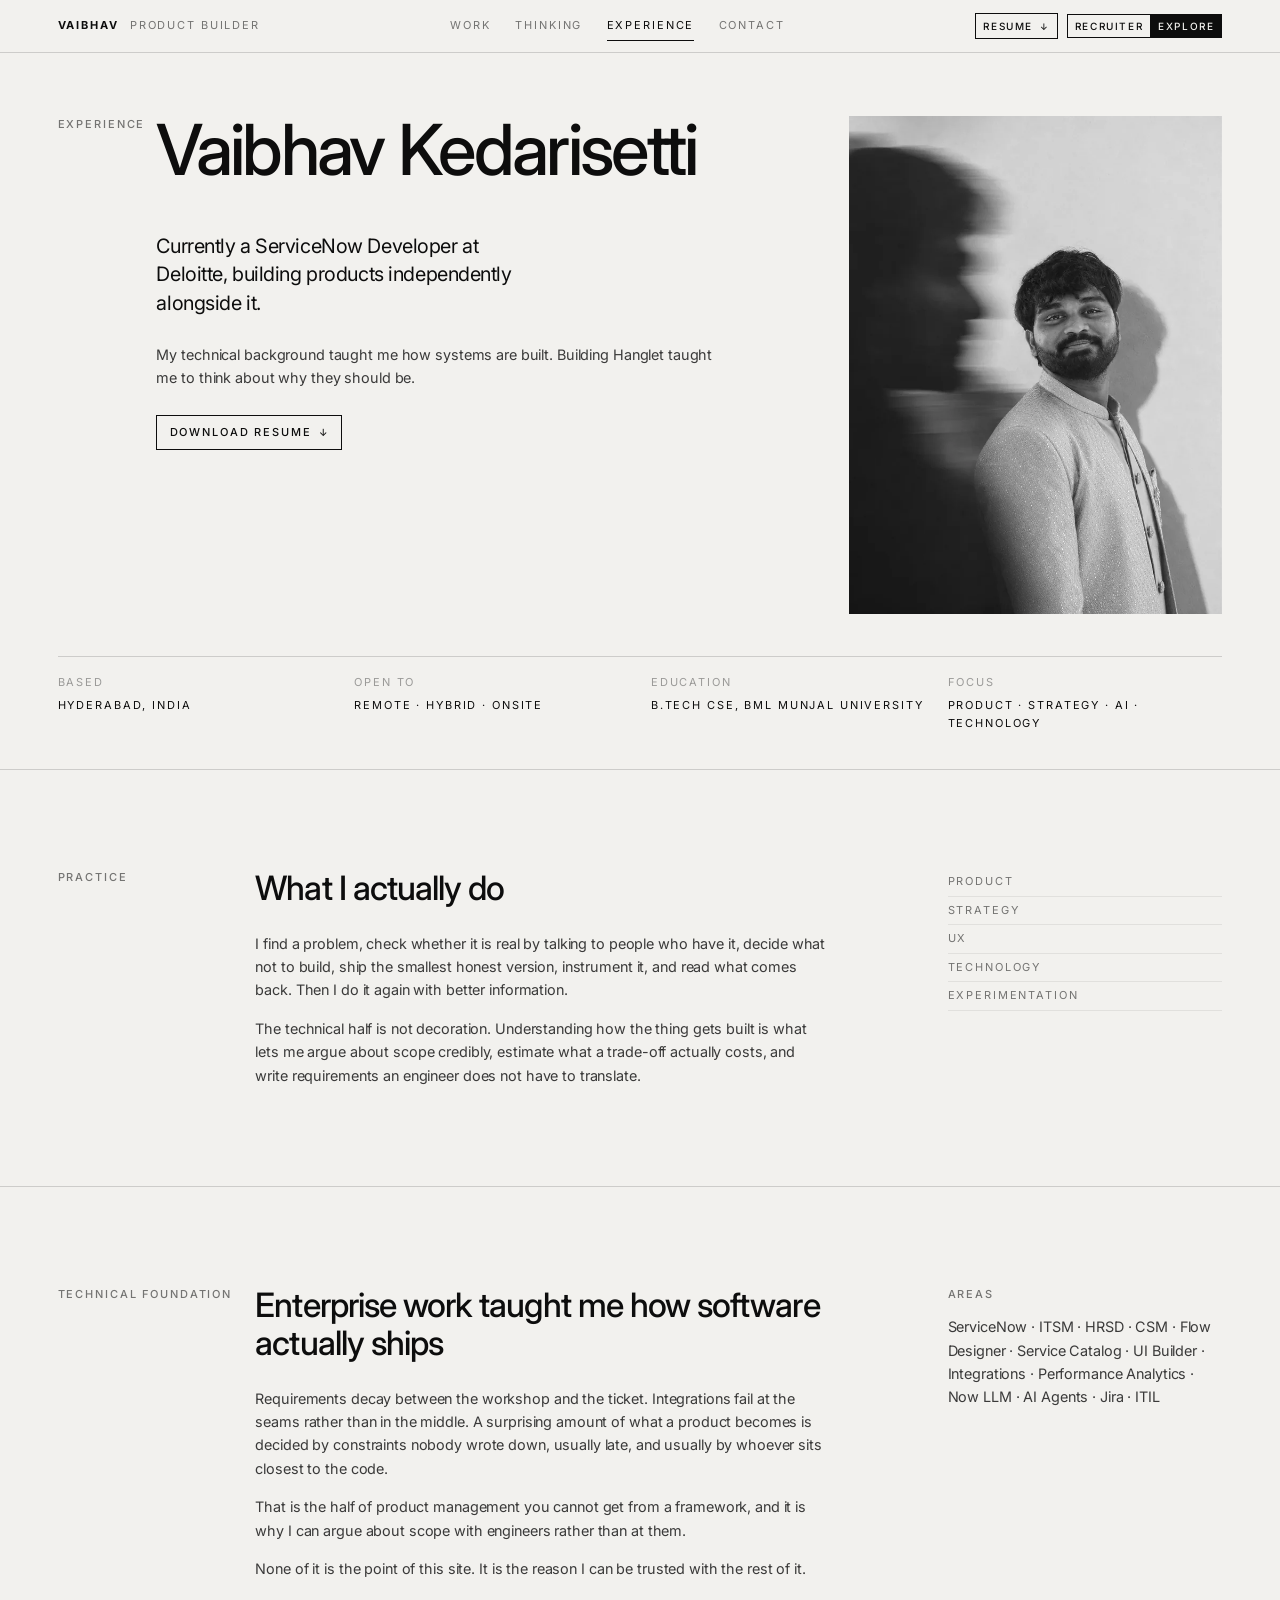
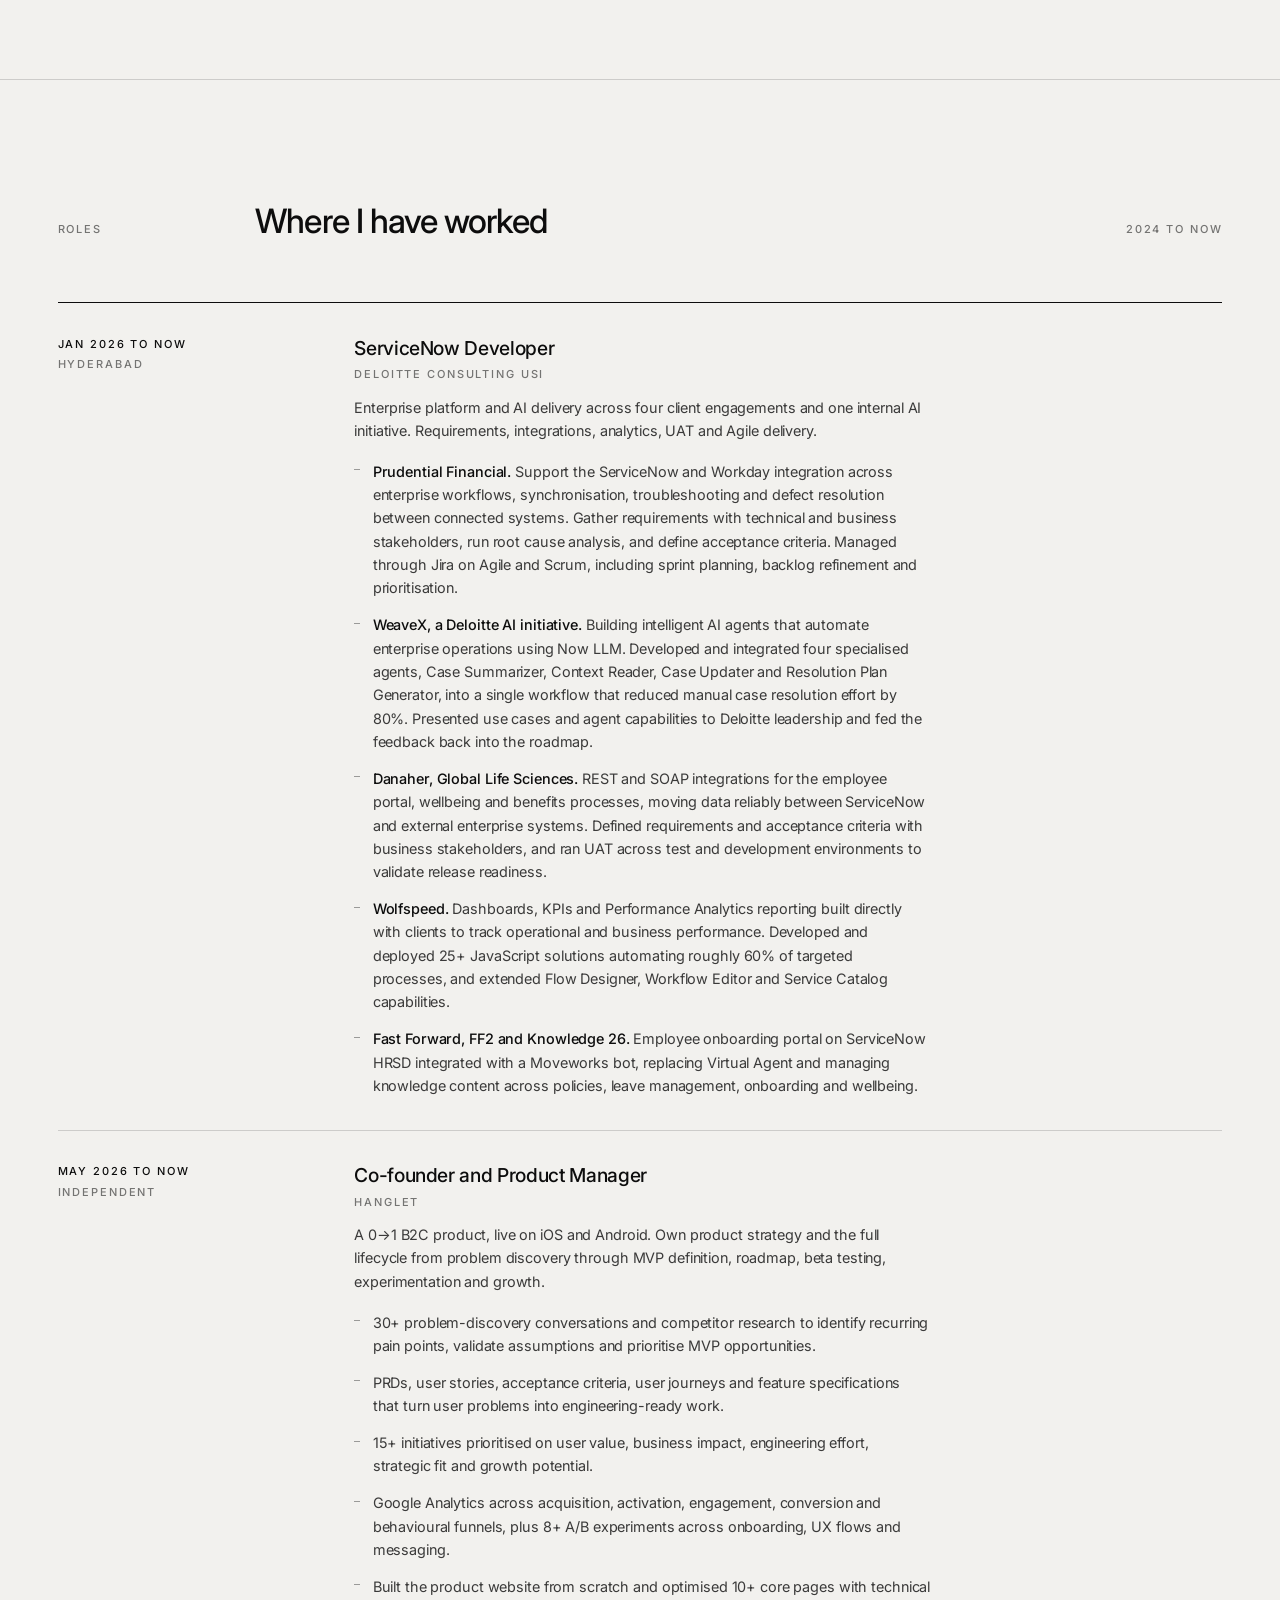
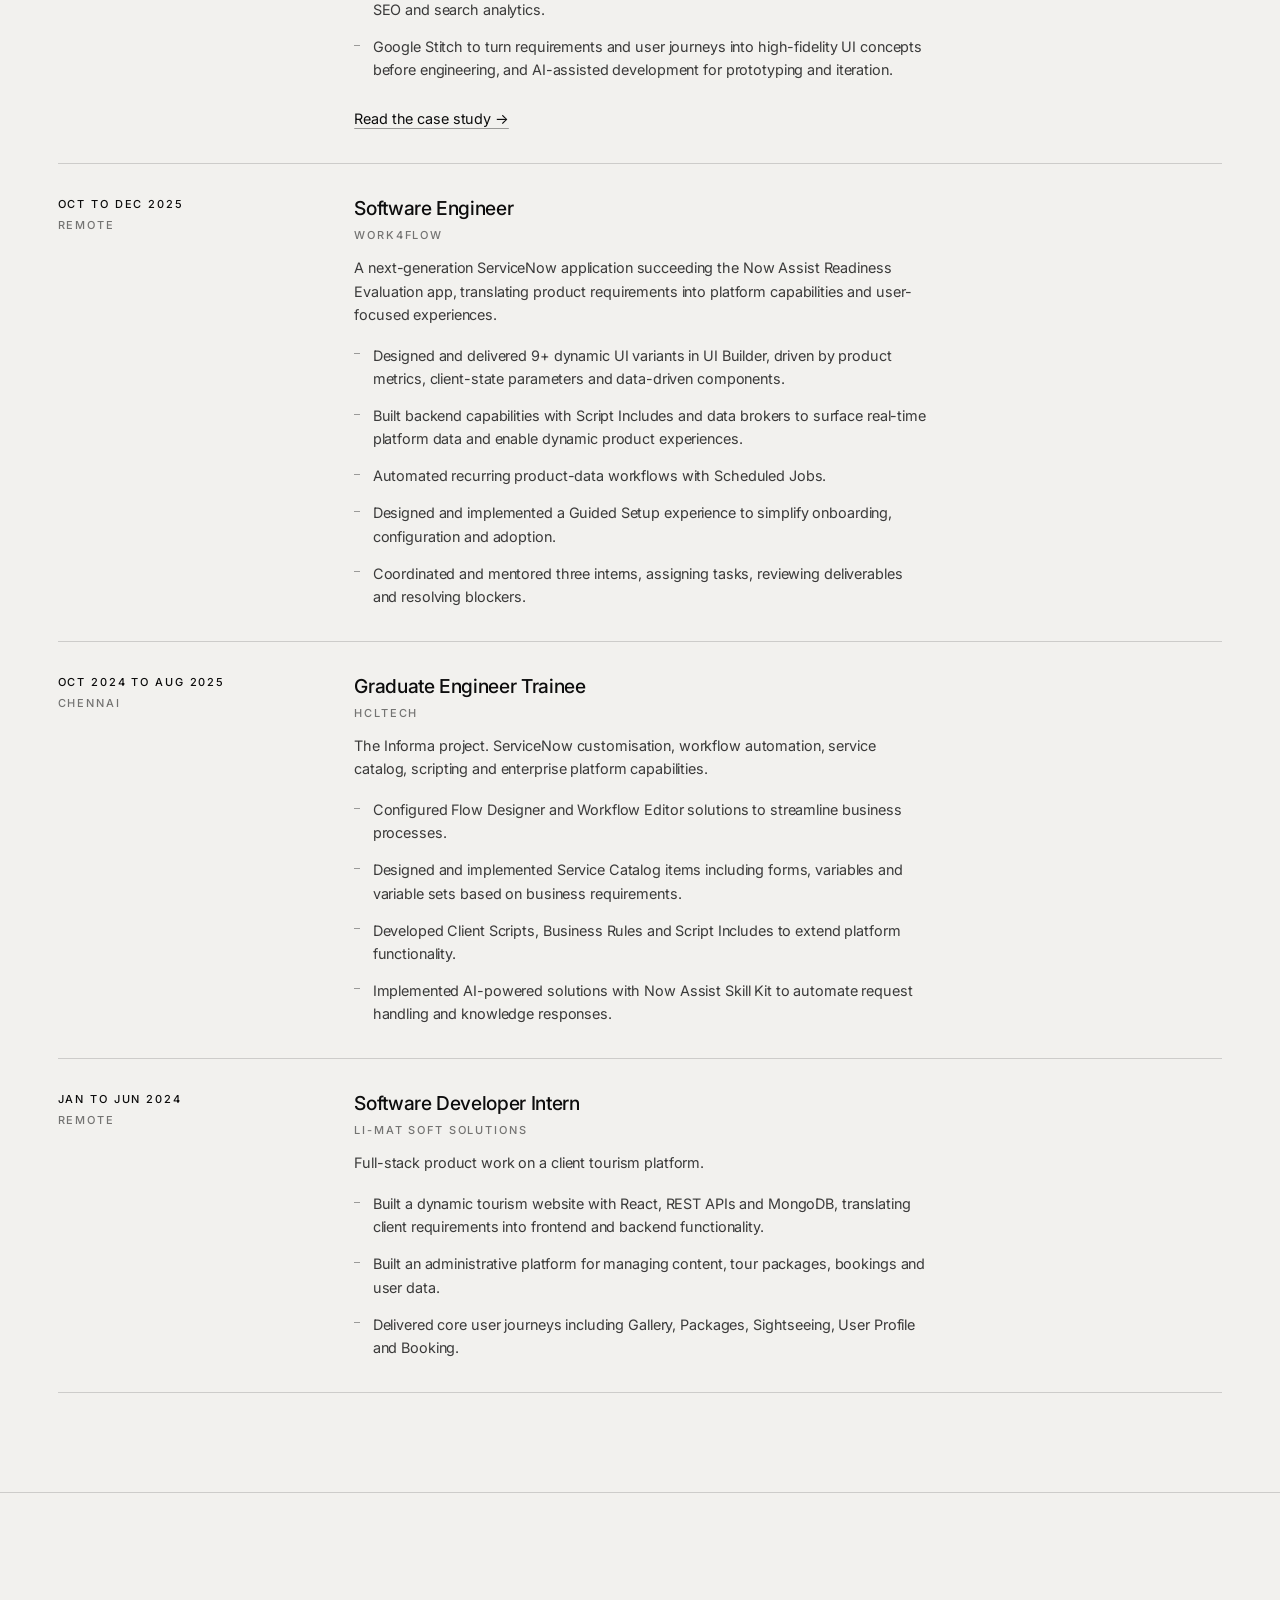
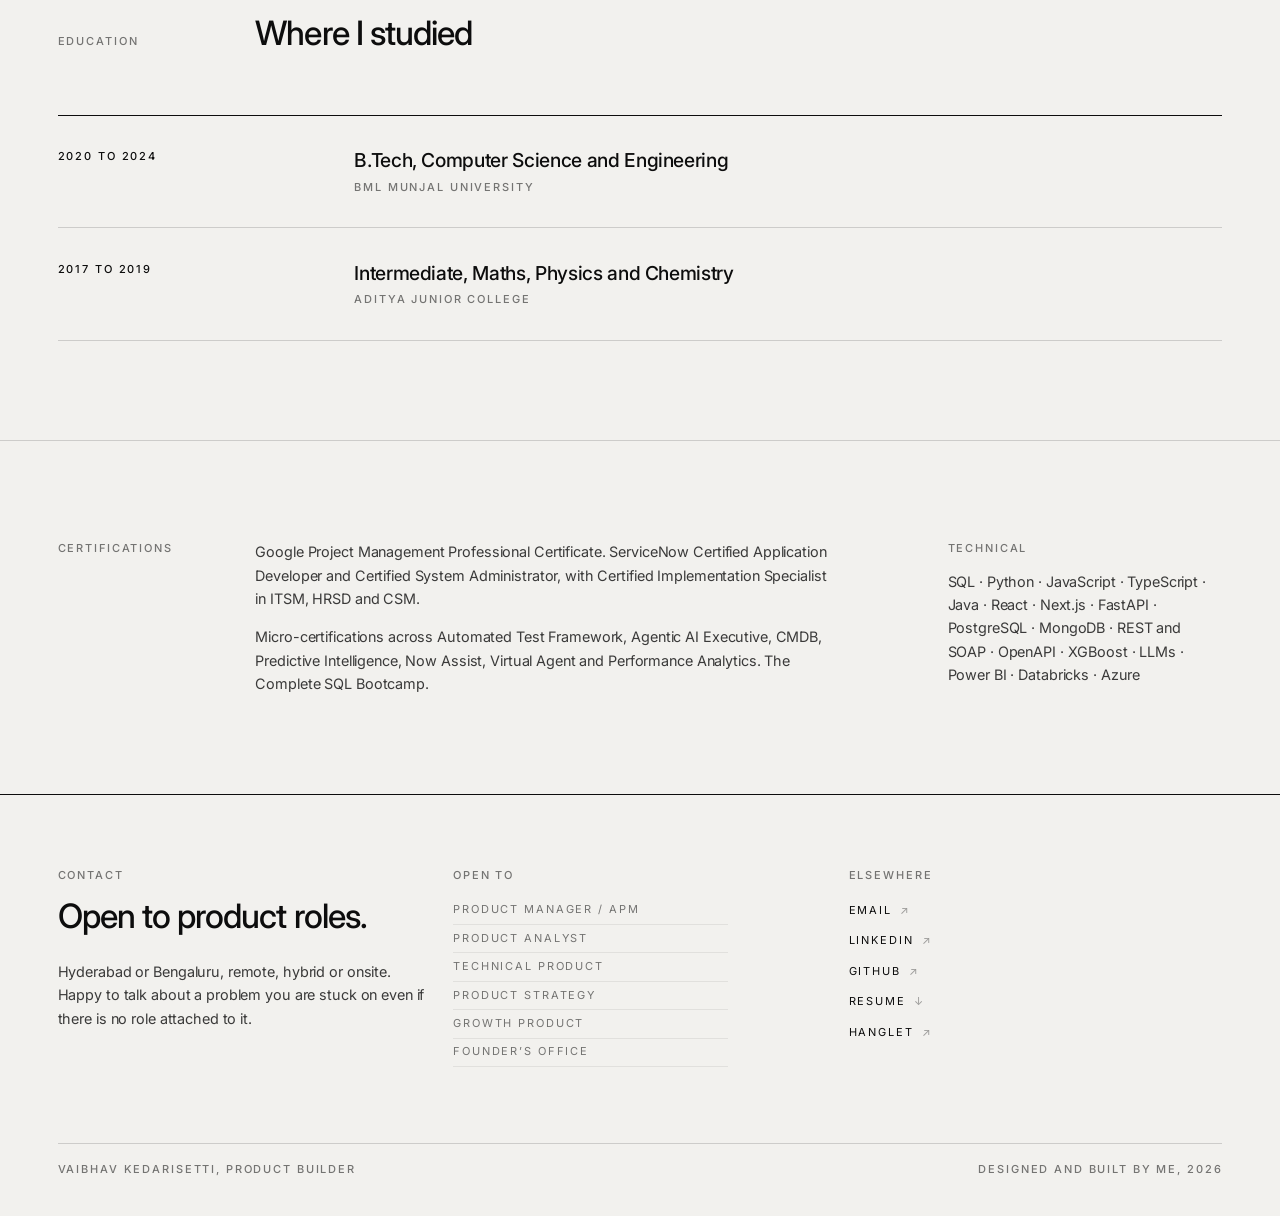
==== experience.html @ 274140fa "Initial product portfolio" ====
<!doctype html>
<html lang="en">
<head>
<meta charset="utf-8">
<meta name="viewport" content="width=device-width, initial-scale=1">
<title>Experience · Vaibhav Kedarisetti</title>
<meta name="description" content="Experience. ServiceNow Developer at Deloitte across enterprise platform and AI delivery, plus a 0→1 consumer product built independently.">
<meta name="theme-color" content="#F2F1EE">
<link rel="preconnect" href="https://fonts.googleapis.com">
<link rel="preconnect" href="https://fonts.gstatic.com" crossorigin>
<link href="https://fonts.googleapis.com/css2?family=Inter:wght@300;400;500;600&family=Newsreader:ital,wght@1,300;1,400&display=swap" rel="stylesheet">
<link rel="stylesheet" href="assets/css/site.css?v=19">
<link rel="icon" href="data:image/svg+xml,<svg xmlns='http://www.w3.org/2000/svg' viewBox='0 0 100 100'><rect width='100' height='100' fill='%230D0D0D'/><text x='50' y='72' font-family='Helvetica,Arial' font-size='62' font-weight='500' fill='%23F2F1EE' text-anchor='middle'>V</text></svg>">
</head>
<body data-mode="explore">
<a class="skip" href="#main">Skip to content</a>

<header class="hdr">
  <div class="wrap hdr__in">
    <a class="brand" href="index.html"><b>VAIBHAV</b> <span>Product Builder</span></a>
    <nav class="nav" aria-label="Primary">
      <a href="index.html#work">Work</a>
      <a href="notes.html">Thinking</a>
      <a href="experience.html" aria-current="page">Experience</a>
      <a href="#contact">Contact</a>
    </nav>
    <div class="hdr__end">
      <a class="dl" href="https://drive.google.com/uc?export=download&amp;id=1oE2FmWEl_HJkjGMAGVhuCdu49iSefUPZ" aria-label="Download resume as PDF">Resume</a>
      <div class="modeswitch" data-mode-switch role="group" aria-label="Reading mode">
        <button type="button" data-mode-btn="recruiter" aria-pressed="false">Recruiter</button>
        <button type="button" data-mode-btn="explore" aria-pressed="true">Explore</button>
      </div>
    </div>
  </div>
</header>
<p class="sr-only" aria-live="polite" data-mode-live></p>

<main id="main">

  <section class="wrap case__hd">
    <div class="grid">
      <p class="meta" style="grid-column:1/2">Experience</p>
      <div style="grid-column:2/8">
        <h1 class="h1">Vaibhav Kedarisetti</h1>
        <p class="lead mt-l">Currently a ServiceNow Developer at Deloitte, building products
          independently alongside it.</p>
        <p class="body mt-m">My technical background taught me how systems are built. Building Hanglet
          taught me to think about why they should be.</p>
        <p class="mt-m"><a class="dl dl--lg" href="https://drive.google.com/uc?export=download&amp;id=1oE2FmWEl_HJkjGMAGVhuCdu49iSefUPZ">Download resume</a></p>
      </div>
      <figure class="por" style="grid-column:9/13">
        <picture>
          <source type="image/webp" sizes="(max-width:1000px) 92vw, 30vw"
                  srcset="assets/img/vaibhav-700.webp 700w, assets/img/vaibhav-1086.webp 1086w">
          <img src="assets/img/vaibhav-1086.jpg" alt="Vaibhav Kedarisetti"
               width="1086" height="1448" decoding="async">
        </picture>
      </figure>
    </div>
    <dl class="case__facts">
      <div><dt>Based</dt><dd>Hyderabad, India</dd></div>
      <div><dt>Open to</dt><dd>Remote &middot; Hybrid &middot; Onsite</dd></div>
      <div><dt>Education</dt><dd>B.Tech CSE, BML Munjal University</dd></div>
      <div><dt>Focus</dt><dd>Product &middot; Strategy &middot; AI &middot; Technology</dd></div>
    </dl>
  </section>

  <section class="wrap block block--rule">
    <div class="b-hang">
      <p class="b-hang__l meta">Practice</p>
      <div class="b-hang__c">
        <h2 class="h2">What I actually do</h2>
        <p class="body mt-m">I find a problem, check whether it is real by talking to people who have it,
          decide what not to build, ship the smallest honest version, instrument it, and read what comes
          back. Then I do it again with better information.</p>
        <p class="body">The technical half is not decoration. Understanding how the thing gets built is
          what lets me argue about scope credibly, estimate what a trade-off actually costs, and write
          requirements an engineer does not have to translate.</p>
      </div>
      <ul class="b-hang__r roles" aria-label="Practice areas">
        <li>Product</li><li>Strategy</li><li>UX</li><li>Technology</li><li>Experimentation</li>
      </ul>
    </div>
  </section>

  <section class="wrap block block--rule">
    <div class="b-hang">
      <p class="b-hang__l meta">Technical foundation</p>
      <div class="b-hang__c">
        <h2 class="h2">Enterprise work taught me how software actually ships</h2>
        <p class="body mt-m">Requirements decay between the workshop and the ticket. Integrations fail at
          the seams rather than in the middle. A surprising amount of what a product becomes is decided
          by constraints nobody wrote down, usually late, and usually by whoever sits closest to the
          code.</p>
        <p class="body">That is the half of product management you cannot get from a framework, and it is
          why I can argue about scope with engineers rather than at them.</p>
        <p class="body">None of it is the point of this site. It is the reason I can be trusted with the
          rest of it.</p>
      </div>
      <div class="b-hang__r">
        <p class="meta">Areas</p>
        <p class="body mt-s">ServiceNow &middot; ITSM &middot; HRSD &middot; CSM &middot; Flow Designer &middot;
          Service Catalog &middot; UI Builder &middot; Integrations &middot; Performance Analytics &middot;
          Now LLM &middot; AI Agents &middot; Jira &middot; ITIL</p>
      </div>
    </div>
  </section>

  <!-- ============ EXPERIENCE ============ -->
  <section class="wrap block block--rule" aria-labelledby="exp">
    <div class="shead">
      <p class="shead__i meta">Roles</p>
      <h2 class="shead__t h2" id="exp">Where I have worked</h2>
      <p class="shead__x meta">2024 to now</p>
    </div>

    <ol class="cv mt-xl">
      <li>
        <div class="cv__when">
          <p class="meta label--ink">Jan 2026 to now</p>
          <p class="meta">Hyderabad</p>
        </div>
        <div class="cv__what">
          <h3 class="h3">ServiceNow Developer</h3>
          <p class="meta cv__org">Deloitte Consulting USI</p>
          <p class="body mt-s">Enterprise platform and AI delivery across four client engagements and one
            internal AI initiative. Requirements, integrations, analytics, UAT and Agile delivery.</p>
          <ul class="cv__list">
            <li><b>Prudential Financial.</b> Support the ServiceNow and Workday integration across
              enterprise workflows, synchronisation, troubleshooting and defect resolution between
              connected systems. Gather requirements with technical and business stakeholders, run root
              cause analysis, and define acceptance criteria. Managed through Jira on Agile and Scrum,
              including sprint planning, backlog refinement and prioritisation.</li>
            <li><b>WeaveX, a Deloitte AI initiative.</b> Building intelligent AI agents that automate
              enterprise operations using Now LLM. Developed and integrated four specialised agents,
              Case Summarizer, Context Reader, Case Updater and Resolution Plan Generator, into a single
              workflow that reduced manual case resolution effort by 80%. Presented use cases and agent
              capabilities to Deloitte leadership and fed the feedback back into the roadmap.</li>
            <li><b>Danaher, Global Life Sciences.</b> REST and SOAP integrations for the employee portal,
              wellbeing and benefits processes, moving data reliably between ServiceNow and external
              enterprise systems. Defined requirements and acceptance criteria with business
              stakeholders, and ran UAT across test and development environments to validate release
              readiness.</li>
            <li><b>Wolfspeed.</b> Dashboards, KPIs and Performance Analytics reporting built directly
              with clients to track operational and business performance. Developed and deployed 25+
              JavaScript solutions automating roughly 60% of targeted processes, and extended Flow
              Designer, Workflow Editor and Service Catalog capabilities.</li>
            <li><b>Fast Forward, FF2 and Knowledge 26.</b> Employee onboarding portal on ServiceNow HRSD
              integrated with a Moveworks bot, replacing Virtual Agent and managing knowledge content
              across policies, leave management, onboarding and wellbeing.</li>
          </ul>
        </div>
      </li>

      <li>
        <div class="cv__when">
          <p class="meta label--ink">May 2026 to now</p>
          <p class="meta">Independent</p>
        </div>
        <div class="cv__what">
          <h3 class="h3">Co-founder and Product Manager</h3>
          <p class="meta cv__org">Hanglet</p>
          <p class="body mt-s">A 0&rarr;1 B2C product, live on iOS and Android. Own product strategy and
            the full lifecycle from problem discovery through MVP definition, roadmap, beta testing,
            experimentation and growth.</p>
          <ul class="cv__list">
            <li>30+ problem-discovery conversations and competitor research to identify recurring pain
              points, validate assumptions and prioritise MVP opportunities.</li>
            <li>PRDs, user stories, acceptance criteria, user journeys and feature specifications that
              turn user problems into engineering-ready work.</li>
            <li>15+ initiatives prioritised on user value, business impact, engineering effort, strategic
              fit and growth potential.</li>
            <li>Google Analytics across acquisition, activation, engagement, conversion and behavioural
              funnels, plus 8+ A/B experiments across onboarding, UX flows and messaging.</li>
            <li>Built the product website from scratch and optimised 10+ core pages with technical SEO
              and search analytics.</li>
            <li>Google Stitch to turn requirements and user journeys into high-fidelity UI concepts
              before engineering, and AI-assisted development for prototyping and iteration.</li>
          </ul>
          <p class="mt-m"><a class="link" href="work/hanglet.html">Read the case study &rarr;</a></p>
        </div>
      </li>

      <li>
        <div class="cv__when">
          <p class="meta label--ink">Oct to Dec 2025</p>
          <p class="meta">Remote</p>
        </div>
        <div class="cv__what">
          <h3 class="h3">Software Engineer</h3>
          <p class="meta cv__org">Work4Flow</p>
          <p class="body mt-s">A next-generation ServiceNow application succeeding the Now Assist
            Readiness Evaluation app, translating product requirements into platform capabilities and
            user-focused experiences.</p>
          <ul class="cv__list">
            <li>Designed and delivered 9+ dynamic UI variants in UI Builder, driven by product metrics,
              client-state parameters and data-driven components.</li>
            <li>Built backend capabilities with Script Includes and data brokers to surface real-time
              platform data and enable dynamic product experiences.</li>
            <li>Automated recurring product-data workflows with Scheduled Jobs.</li>
            <li>Designed and implemented a Guided Setup experience to simplify onboarding, configuration
              and adoption.</li>
            <li>Coordinated and mentored three interns, assigning tasks, reviewing deliverables and
              resolving blockers.</li>
          </ul>
        </div>
      </li>

      <li>
        <div class="cv__when">
          <p class="meta label--ink">Oct 2024 to Aug 2025</p>
          <p class="meta">Chennai</p>
        </div>
        <div class="cv__what">
          <h3 class="h3">Graduate Engineer Trainee</h3>
          <p class="meta cv__org">HCLTech</p>
          <p class="body mt-s">The Informa project. ServiceNow customisation, workflow automation,
            service catalog, scripting and enterprise platform capabilities.</p>
          <ul class="cv__list">
            <li>Configured Flow Designer and Workflow Editor solutions to streamline business
              processes.</li>
            <li>Designed and implemented Service Catalog items including forms, variables and variable
              sets based on business requirements.</li>
            <li>Developed Client Scripts, Business Rules and Script Includes to extend platform
              functionality.</li>
            <li>Implemented AI-powered solutions with Now Assist Skill Kit to automate request handling
              and knowledge responses.</li>
          </ul>
        </div>
      </li>

      <li>
        <div class="cv__when">
          <p class="meta label--ink">Jan to Jun 2024</p>
          <p class="meta">Remote</p>
        </div>
        <div class="cv__what">
          <h3 class="h3">Software Developer Intern</h3>
          <p class="meta cv__org">LI-Mat Soft Solutions</p>
          <p class="body mt-s">Full-stack product work on a client tourism platform.</p>
          <ul class="cv__list">
            <li>Built a dynamic tourism website with React, REST APIs and MongoDB, translating client
              requirements into frontend and backend functionality.</li>
            <li>Built an administrative platform for managing content, tour packages, bookings and user
              data.</li>
            <li>Delivered core user journeys including Gallery, Packages, Sightseeing, User Profile and
              Booking.</li>
          </ul>
        </div>
      </li>
    </ol>
  </section>

  <!-- ============ EDUCATION ============ -->
  <section class="wrap block block--rule" aria-labelledby="edu">
    <div class="shead">
      <p class="shead__i meta">Education</p>
      <h2 class="shead__t h2" id="edu">Where I studied</h2>
    </div>
    <ol class="cv mt-xl">
      <li>
        <div class="cv__when"><p class="meta label--ink">2020 to 2024</p></div>
        <div class="cv__what">
          <h3 class="h3">B.Tech, Computer Science and Engineering</h3>
          <p class="meta cv__org">BML Munjal University</p>
        </div>
      </li>
      <li>
        <div class="cv__when"><p class="meta label--ink">2017 to 2019</p></div>
        <div class="cv__what">
          <h3 class="h3">Intermediate, Maths, Physics and Chemistry</h3>
          <p class="meta cv__org">Aditya Junior College</p>
        </div>
      </li>
    </ol>
  </section>

  <section class="wrap block block--rule">
    <div class="b-hang">
      <p class="b-hang__l meta">Certifications</p>
      <div class="b-hang__c">
        <p class="body">Google Project Management Professional Certificate. ServiceNow Certified
          Application Developer and Certified System Administrator, with Certified Implementation
          Specialist in ITSM, HRSD and CSM.</p>
        <p class="body">Micro-certifications across Automated Test Framework, Agentic AI Executive, CMDB,
          Predictive Intelligence, Now Assist, Virtual Agent and Performance Analytics. The Complete SQL
          Bootcamp.</p>
      </div>
      <div class="b-hang__r">
        <p class="meta">Technical</p>
        <p class="body mt-s">SQL &middot; Python &middot; JavaScript &middot; TypeScript &middot; Java &middot;
          React &middot; Next.js &middot; FastAPI &middot; PostgreSQL &middot; MongoDB &middot; REST and SOAP
          &middot; OpenAPI &middot; XGBoost &middot; LLMs &middot; Power BI &middot; Databricks &middot; Azure</p>
      </div>
    </div>
  </section>

</main>

<footer class="foot" id="contact">
  <div class="wrap foot__grid">
    <div class="foot__a">
      <p class="meta">Contact</p>
      <p class="h2 mt-s">Open to product roles.</p>
      <p class="body mt-m">Hyderabad or Bengaluru, remote, hybrid or onsite. Happy to talk about a problem
        you are stuck on even if there is no role attached to it.</p>
    </div>
    <div class="foot__b">
      <p class="meta">Open to</p>
      <ul class="roles mt-s">
        <li>Product Manager / APM</li><li>Product Analyst</li><li>Technical Product</li>
        <li>Product Strategy</li><li>Growth Product</li><li>Founder&rsquo;s Office</li>
      </ul>
    </div>
    <div class="foot__c">
      <p class="meta">Elsewhere</p>
      <ul class="clist mt-s">
        <li><a href="mailto:vaibhavkedarisetti1@gmail.com">Email</a></li>
        <li><a href="https://www.linkedin.com/in/vaibhav-kedarisetti/" target="_blank" rel="noopener">LinkedIn</a></li>
        <li><a href="https://github.com/vaibhavkedarisetti" target="_blank" rel="noopener">GitHub</a></li>
        <li><a href="https://drive.google.com/uc?export=download&amp;id=1oE2FmWEl_HJkjGMAGVhuCdu49iSefUPZ" data-dl>Resume</a></li>
        <li><a href="https://hanglet.com" target="_blank" rel="noopener">Hanglet</a></li>
      </ul>
    </div>
    <div class="foot__end">
      <p class="meta">Vaibhav Kedarisetti, Product Builder</p>
      <p class="meta">Designed and built by me, 2026</p>
    </div>
  </div>
</footer>

<script src="assets/js/site.js?v=19" defer></script>
</body>
</html>
---- assets/css/site.css ----
/* ===========================================================================
   VAIBHAV KEDARISETTI - PRODUCT PORTFOLIO
   Design system. Brutalist / editorial / monochrome.
   ---------------------------------------------------------------------------
   1. Tokens        2. Reset       3. Typography    4. Grid & rules
   5. Header/nav    6. Home        7. Plates        8. Case study
   9. Interactions 10. Footer     11. Modes        12. Motion / a11y
   =========================================================================== */

/* ---------- 1. TOKENS ---------------------------------------------------- */
:root{
  --paper:#F2F1EE;
  --paper-2:#E8E6E2;
  --ink:#0D0D0D;
  --ink-80:rgba(13,13,13,.80);
  --ink-55:rgba(13,13,13,.55);
  --ink-38:rgba(13,13,13,.38);
  --rule:rgba(13,13,13,.16);
  --rule-soft:rgba(13,13,13,.075);
  --signal:#C8371F;
  --hl:rgba(13,13,13,.11);

  --gutter:clamp(14px,1.7vw,26px);
  --pad:clamp(20px,4.5vw,72px);
  --maxw:1680px;

  --t-display:clamp(3.2rem,12vw,9.5rem);
  --t-h1:clamp(2.1rem,5.6vw,4.4rem);
  --t-h2:clamp(1.4rem,2.8vw,2.1rem);
  --t-h3:clamp(1.05rem,1.5vw,1.3rem);
  --t-lead:clamp(1.05rem,1.55vw,1.4rem);
  --t-body:clamp(.9rem,1.02vw,.975rem);
  --t-meta:.6875rem;
  --t-num:clamp(2.4rem,7.5vw,6.5rem);

  --sans:"Inter","Helvetica Neue",Helvetica,Arial,sans-serif;
  --serif:"Newsreader","Times New Roman",Times,serif;
  --mono:ui-monospace,SFMono-Regular,Menlo,Consolas,monospace;

  --sec:clamp(72px,11vh,170px);
  --ease:cubic-bezier(.2,.7,.2,1);
}
@media (prefers-color-scheme:dark){
  :root:not([data-theme="light"]){
    --paper:#0C0C0C; --paper-2:#171717; --ink:#F0EFEC;
    --ink-80:rgba(240,239,236,.80); --ink-55:rgba(240,239,236,.55);
    --ink-38:rgba(240,239,236,.36);
    --rule:rgba(240,239,236,.18); --rule-soft:rgba(240,239,236,.09);
    --signal:#E4614A; --hl:rgba(240,239,236,.15);
  }
}
:root[data-theme="dark"]{
  --paper:#0C0C0C; --paper-2:#171717; --ink:#F0EFEC;
  --ink-80:rgba(240,239,236,.80); --ink-55:rgba(240,239,236,.55);
  --ink-38:rgba(240,239,236,.36);
  --rule:rgba(240,239,236,.18); --rule-soft:rgba(240,239,236,.09);
  --signal:#E4614A; --hl:rgba(240,239,236,.15);
}

/* ---------- 2. RESET ----------------------------------------------------- */
*,*::before,*::after{box-sizing:border-box}
html{-webkit-text-size-adjust:100%;scroll-behavior:smooth}
body{
  margin:0;background:var(--paper);color:var(--ink);
  font-family:var(--sans);font-size:var(--t-body);line-height:1.62;
  font-weight:400;letter-spacing:-.008em;
  -webkit-font-smoothing:antialiased;-moz-osx-font-smoothing:grayscale;
  overflow-x:hidden;
}
h1,h2,h3,h4,p,figure,blockquote,ul,ol,dl,dd,fieldset{margin:0}
ul,ol{padding:0;list-style:none}
fieldset{border:0;padding:0;min-width:0}
img,svg,video{display:block;max-width:100%;height:auto}
/* author display rules outrank the UA sheet's [hidden]; restore it explicitly */
[hidden]{display:none !important}
button{font:inherit;color:inherit;background:none;border:0;cursor:pointer;letter-spacing:inherit;text-align:left}
a{color:inherit;text-decoration:none}
:focus-visible{outline:2px solid var(--ink);outline-offset:3px}
::selection{background:var(--ink);color:var(--paper)}
.sr-only{position:absolute;width:1px;height:1px;padding:0;margin:-1px;overflow:hidden;clip:rect(0 0 0 0);white-space:nowrap;border:0}
.skip{position:absolute;left:var(--pad);top:-100px;z-index:200;background:var(--ink);color:var(--paper);padding:.7em 1.2em;font-size:var(--t-meta);letter-spacing:.16em;text-transform:uppercase;transition:top .2s}
.skip:focus{top:12px}

/* ---------- 3. TYPOGRAPHY ------------------------------------------------ */
.display{font-size:var(--t-display);font-weight:500;line-height:.86;letter-spacing:-.05em}
.h1{font-size:var(--t-h1);font-weight:500;line-height:.96;letter-spacing:-.038em}
.h2{font-size:var(--t-h2);font-weight:500;line-height:1.12;letter-spacing:-.028em}
.h3{font-size:var(--t-h3);font-weight:500;line-height:1.3;letter-spacing:-.018em}
.lead{font-size:var(--t-lead);line-height:1.44;letter-spacing:-.022em;max-width:32ch}
.body{max-width:64ch;color:var(--ink-80)}
.body+.body{margin-top:1.05em}
.meta,.label{font-size:var(--t-meta);text-transform:uppercase;letter-spacing:.17em;font-weight:500;line-height:1.5;color:var(--ink-55)}
.label--ink{color:var(--ink)}
.num{font-size:var(--t-num);font-weight:400;line-height:.8;letter-spacing:-.05em;font-variant-numeric:tabular-nums}
.quote{font-family:var(--serif);font-style:italic;font-weight:300;font-size:clamp(1.5rem,3.4vw,2.6rem);line-height:1.24;letter-spacing:-.022em;max-width:24ch}
.dim{color:var(--ink-55)}
.mono{font-family:var(--mono);font-size:.8125rem;letter-spacing:0}
/* inline emphasis. A marker band rather than an underline, so it is never mistaken
   for a link. Used sparingly: one or two words per page at most. */
.hl{color:var(--ink);font-weight:500;padding-inline:.12em;
  background-image:linear-gradient(to top,var(--hl) 0 .46em,transparent .46em)}
.link{text-decoration:underline;text-underline-offset:.28em;text-decoration-thickness:1px;text-decoration-color:var(--ink-38);transition:text-decoration-color .25s}
.link:hover{text-decoration-color:var(--ink)}
.mt-s{margin-top:.8rem}.mt-m{margin-top:1.6rem}.mt-l{margin-top:3rem}.mt-xl{margin-top:clamp(3rem,7vh,6rem)}

/* ---------- 4. GRID & RULES ---------------------------------------------- */
.wrap{max-width:var(--maxw);margin-inline:auto;padding-inline:var(--pad)}
.grid{display:grid;grid-template-columns:repeat(12,minmax(0,1fr));gap:var(--gutter)}
.section{padding-block:var(--sec)}
.section--tight{padding-block:clamp(48px,7vh,96px)}
hr,.rule{border:0;border-top:1px solid var(--rule);height:0;margin:0}
.rule--ink{border-top-color:var(--ink)}

.shead{display:grid;grid-template-columns:repeat(12,minmax(0,1fr));gap:var(--gutter);align-items:baseline;padding-top:1.4rem}
.shead__i{grid-column:1/2}
.shead__t{grid-column:3/9}
.shead__x{grid-column:10/13;text-align:right}
@media (max-width:860px){
  .shead__i{grid-column:1/3}.shead__t{grid-column:3/13}
  .shead__x{grid-column:1/13;text-align:left;margin-top:.6rem}
}

/* ---------- 5. HEADER / NAV ---------------------------------------------- */
.hdr{position:sticky;top:0;z-index:100;background:var(--paper);border-bottom:1px solid var(--rule)}
.hdr__in{display:flex;align-items:center;justify-content:space-between;gap:var(--gutter);height:52px}
.brand{display:flex;align-items:baseline;gap:.7rem;font-size:var(--t-meta);text-transform:uppercase;letter-spacing:.17em;font-weight:600;flex-shrink:0}
.brand span{color:var(--ink-55);font-weight:400}
.nav{display:flex;align-items:center;gap:clamp(.75rem,1.9vw,1.9rem)}
.nav a{font-size:var(--t-meta);text-transform:uppercase;letter-spacing:.17em;color:var(--ink-55);transition:color .2s;position:relative;white-space:nowrap}
.nav a:hover,.nav a[aria-current="page"]{color:var(--ink)}
.nav a[aria-current="page"]::after{content:"";position:absolute;left:0;right:0;bottom:-6px;height:1px;background:var(--ink)}
@media (max-width:900px){
  .nav{gap:.85rem;overflow-x:auto;scrollbar-width:none;-webkit-overflow-scrolling:touch;padding-block:.2rem}
  .nav::-webkit-scrollbar{display:none}
  .nav a{letter-spacing:.09em;font-size:.625rem}
  .brand span{display:none}
}
/* small screens: brand + mode switch on one row, nav drops to its own */
@media (max-width:620px){
  .hdr__in{height:auto;flex-wrap:wrap;padding-block:.55rem;row-gap:.45rem}
  .brand{order:1}
  .hdr__in .hdr__end{order:2;margin-left:auto}
  .nav{order:3;flex-basis:100%;border-top:1px solid var(--rule-soft);padding-top:.5rem}
  .casenav{position:static}
}

/* ---------- 6. HOME ------------------------------------------------------ */
/* editorial hero: large photograph left, type + metadata right */
.hero{padding-block:clamp(40px,6vh,84px) clamp(48px,8vh,110px)}
.hero__grid{display:grid;grid-template-columns:repeat(12,minmax(0,1fr));gap:var(--gutter);align-items:end}
.hero__portrait{grid-column:1/6;grid-row:1/3;align-self:end;margin:0;background:var(--paper-2)}
.hero__portrait img{width:100%;height:auto;display:block}
.hero__type{grid-column:7/13;grid-row:1;align-self:end}
.hero__side{grid-column:7/13;grid-row:2;display:grid;grid-template-columns:repeat(2,minmax(0,1fr));
  gap:1.3rem var(--gutter);border-top:1px solid var(--rule);margin-top:clamp(1.8rem,4vh,3rem);padding-top:1.3rem}
.hero__name{font-size:clamp(2.9rem,8.2vw,7rem);font-weight:500;line-height:.84;letter-spacing:-.055em}
.hero__role{margin-top:1.2rem;font-size:var(--t-meta);text-transform:uppercase;letter-spacing:.2em}
.hero__lenses{margin-top:1.5rem;padding-top:.9rem;border-top:1px solid var(--rule);max-width:42rem}
.lens__list{display:flex;flex-wrap:wrap;gap:.35rem .9rem;margin-top:.65rem}
.lens{position:relative;padding:0 0 .18rem;font-size:var(--t-meta);text-transform:uppercase;letter-spacing:.15em;
  color:var(--ink-38);border-bottom:1px solid transparent;transition:color .25s,border-color .25s}
.lens:hover,.lens:focus-visible,.lens[aria-pressed="true"]{color:var(--ink);border-bottom-color:var(--ink)}
.lens__copy{min-height:2.8em;margin-top:.8rem;font-size:var(--t-meta);line-height:1.65;letter-spacing:.04em;color:var(--ink-55);max-width:58ch}
.metaline{display:flex;flex-direction:column;gap:.3rem}
.metaline dt{font-size:var(--t-meta);text-transform:uppercase;letter-spacing:.17em;color:var(--ink-38)}
.metaline dd{margin:0;font-size:var(--t-meta);text-transform:uppercase;letter-spacing:.17em}
@media (max-width:1000px){
  /* stack in source order: type, portrait, metadata */
  .hero__grid{align-items:start}
  .hero__type,.hero__portrait,.hero__side{grid-column:1/13;grid-row:auto}
  .hero__portrait{margin-top:clamp(2rem,5vh,3rem);max-width:520px}
  .hero__side{margin-top:2.2rem}
}
@media (max-width:520px){.hero__side{grid-template-columns:1fr}}

/* Intent-led onboarding. It is a ruled index, not a stack of cards. */
.path{padding-block:clamp(52px,9vh,130px)}
.path__list{border-top:1px solid var(--ink)}
.path__item{display:grid;grid-template-columns:1fr 4fr 4fr 1.5fr;gap:var(--gutter);align-items:baseline;
  width:100%;padding:1.2rem 0;border-bottom:1px solid var(--rule);text-align:left;transition:padding .45s var(--ease),background .25s}
.path__n,.path__x{font-size:var(--t-meta);letter-spacing:.17em;color:var(--ink-38);text-transform:uppercase}
.path__t{font-size:clamp(1.1rem,2vw,1.65rem);line-height:1.12;letter-spacing:-.025em;font-weight:500}
.path__d{font-size:var(--t-body);line-height:1.45;color:var(--ink-55);max-width:30ch}
.path__x{text-align:right;transition:transform .35s var(--ease),color .25s}
.path__item:hover,.path__item:focus-visible{padding-inline:.7rem;background:var(--paper-2)}
.path__item:hover .path__x,.path__item:focus-visible .path__x{color:var(--ink);transform:translateX(4px)}
@media (max-width:780px){
  .path__item{grid-template-columns:2.2rem 1fr;gap:.5rem 1rem;padding-block:1rem}
  .path__d{grid-column:2/3}.path__x{position:absolute;right:0;top:1.05rem}
  .path__item{position:relative;padding-right:4.2rem}
}

/* portrait on the about page */
.por{margin:0}
.por img{width:100%;height:auto;display:block;background:var(--paper-2)}

/* work index rows */
.works{border-top:1px solid var(--ink)}
.work{display:block;border-bottom:1px solid var(--rule);position:relative}
.work__in{display:grid;grid-template-columns:repeat(12,minmax(0,1fr));gap:var(--gutter);align-items:baseline;padding-block:clamp(1.5rem,3.4vh,2.8rem)}
.work__n{grid-column:1/2;font-size:var(--t-meta);letter-spacing:.17em;color:var(--ink-38);transition:color .3s}
.work__t{grid-column:2/7;font-size:clamp(1.7rem,4.4vw,3.4rem);font-weight:500;letter-spacing:-.042em;line-height:1;transition:transform .55s var(--ease)}
.work__d{grid-column:7/11;color:var(--ink-55);max-width:36ch}
.work__x{grid-column:11/13;text-align:right;font-size:var(--t-meta);letter-spacing:.17em;color:var(--ink-38);transition:color .3s,transform .4s var(--ease)}
.work:hover .work__n,.work:hover .work__x{color:var(--ink)}
.work:hover .work__x{transform:translateX(6px)}
@media (pointer:fine){.work:hover .work__t{transform:translateX(10px)}}
@media (max-width:1000px){
  .work__n{grid-column:1/3}.work__t{grid-column:3/13}
  .work__d{grid-column:3/13;margin-top:.7rem}
  .work__x{grid-column:3/13;text-align:left;margin-top:.9rem}
}
.peek{position:fixed;top:0;left:0;width:min(23vw,290px);aspect-ratio:4/3;pointer-events:none;z-index:90;opacity:0;transform:translate(-50%,-50%) scale(.96);transition:opacity .3s,transform .5s var(--ease);border:1px solid var(--rule);background:var(--paper-2)}
.peek.is-on{opacity:1;transform:translate(-50%,-50%) scale(1)}
.peek img{width:100%;height:100%;object-fit:cover}

/* ---------- 7. PLATES ---------------------------------------------------- */
.plate{position:relative;overflow:hidden;background:var(--paper-2);border:1px solid var(--rule)}
.plate img{width:100%;height:100%;object-fit:cover}
/* generated SVG plates are drawn light-on-dark-ink; invert them in dark mode.
   Real screenshots (no data-plate attribute) are never inverted. */
@media (prefers-color-scheme:dark){
  :root:not([data-theme="light"]) img[data-plate]{filter:invert(1)}
}
:root[data-theme="dark"] img[data-plate]{filter:invert(1)}
.plate--wide{aspect-ratio:16/9}
.plate--4x3{aspect-ratio:4/3}
.plate--sq{aspect-ratio:1/1}
.plate--tall{aspect-ratio:3/4}
.plate__cap{margin-top:.7rem;font-size:var(--t-meta);text-transform:uppercase;letter-spacing:.17em;color:var(--ink-38);display:flex;justify-content:space-between;gap:1rem}
@media (pointer:fine){
  .plate--zoom img{transition:transform 1.1s var(--ease)}
  .plate--zoom:hover img{transform:scale(1.03)}
}

/* ---------- 8. CASE STUDY ------------------------------------------------ */
.case__hd{padding-block:clamp(40px,7vh,90px) clamp(28px,4vh,56px)}
.case__facts{display:grid;grid-template-columns:repeat(4,minmax(0,1fr));gap:var(--gutter);border-top:1px solid var(--rule);padding-top:1.1rem;margin-top:2.6rem}
.case__facts div{display:flex;flex-direction:column;gap:.3rem}
.case__facts dt{font-size:var(--t-meta);text-transform:uppercase;letter-spacing:.17em;color:var(--ink-38)}
.case__facts dd{margin:0;font-size:var(--t-meta);text-transform:uppercase;letter-spacing:.17em}
@media (max-width:720px){.case__facts{grid-template-columns:repeat(2,minmax(0,1fr));gap:1.2rem var(--gutter)}}
/* case headers place children with inline grid-column; collapse them on small screens.
   !important is required only because those placements are inline attributes. */
@media (max-width:900px){
  .case__hd .grid>*{grid-column:1/13 !important}
  .case__hd .por{margin-top:2.2rem;max-width:420px}
}

.casenav{position:sticky;top:52px;z-index:80;background:var(--paper);border-block:1px solid var(--rule)}
.casenav ol{display:flex;gap:1.4rem;overflow-x:auto;padding-block:.85rem;scrollbar-width:none}
.casenav ol::-webkit-scrollbar{display:none}
.casenav a{font-size:var(--t-meta);text-transform:uppercase;letter-spacing:.15em;color:var(--ink-38);white-space:nowrap;transition:color .2s}
.casenav a:hover,.casenav a.is-active{color:var(--ink)}

.block{padding-block:var(--sec)}
.block--rule{border-top:1px solid var(--rule)}
.b-hang{display:grid;grid-template-columns:repeat(12,minmax(0,1fr));gap:var(--gutter)}
.b-hang__l{grid-column:1/3}
.b-hang__c{grid-column:3/9}
.b-hang__r{grid-column:10/13}
.b-wide{grid-column:1/13}
.b-off{grid-column:5/12}
.b-half{grid-column:3/8}
@media (max-width:1000px){
  .b-hang__l{grid-column:1/13}
  .b-hang__c{grid-column:1/13;margin-top:1rem}
  .b-hang__r{grid-column:1/13;margin-top:1.8rem}
  .b-off,.b-half{grid-column:1/13}
}

.ledger{display:grid;grid-template-columns:repeat(4,minmax(0,1fr));border-top:1px solid var(--ink)}
.ledger>div{padding:1.5rem 1.1rem 1.7rem 0;border-bottom:1px solid var(--rule)}
.ledger>div+div{border-left:1px solid var(--rule);padding-left:1.1rem}
.ledger dt{font-size:var(--t-meta);text-transform:uppercase;letter-spacing:.15em;color:var(--ink-55);margin-top:.7rem}
.ledger dd{margin:0;font-size:clamp(1.7rem,3.6vw,3rem);font-weight:400;letter-spacing:-.045em;line-height:1;font-variant-numeric:tabular-nums}
@media (max-width:760px){
  .ledger{grid-template-columns:repeat(2,minmax(0,1fr))}
  .ledger>div:nth-child(odd){border-left:0;padding-left:0}
  .ledger>div:nth-child(even){border-left:1px solid var(--rule);padding-left:1.1rem}
}

/* CV: dated experience rows with nested engagement detail */
.cv{border-top:1px solid var(--ink)}
.cv>li{display:grid;grid-template-columns:repeat(12,minmax(0,1fr));gap:var(--gutter);
  padding-block:clamp(1.6rem,3.6vh,2.8rem);border-bottom:1px solid var(--rule)}
.cv__when{grid-column:1/3;display:flex;flex-direction:column;gap:.25rem}
.cv__what{grid-column:4/12}
.cv__org{margin-top:.35rem}
.cv__list{margin-top:1.1rem;display:flex;flex-direction:column;gap:.85rem}
.cv__list li{position:relative;padding-left:1.15rem;color:var(--ink-80);max-width:64ch}
.cv__list li::before{content:"";position:absolute;left:0;top:.66em;width:6px;height:1px;background:var(--ink-38)}
.cv__list b{font-weight:500;color:var(--ink)}
@media (max-width:900px){
  .cv__when{grid-column:1/13;flex-direction:row;gap:1rem}
  .cv__what{grid-column:1/13;margin-top:.8rem}
}
.decisions{border-top:1px solid var(--rule)}
.decisions li{display:grid;grid-template-columns:repeat(12,minmax(0,1fr));gap:var(--gutter);padding-block:1.5rem;border-bottom:1px solid var(--rule)}
.decisions .d-n{grid-column:1/2;font-size:var(--t-meta);letter-spacing:.15em;color:var(--ink-38)}
.decisions .d-t{grid-column:2/6;font-weight:500;letter-spacing:-.018em}
.decisions .d-b{grid-column:6/12;color:var(--ink-80)}
@media (max-width:900px){
  .decisions .d-n{grid-column:1/3}.decisions .d-t{grid-column:3/13}
  .decisions .d-b{grid-column:3/13;margin-top:.5rem}
}

/* ---------- 9. INTERACTIONS ---------------------------------------------- */
/* shared shell for every interactive module */
.ix{border:1px solid var(--ink);background:var(--paper);position:relative}
.ix__bar{display:flex;align-items:center;justify-content:space-between;gap:1rem;padding:.7rem 1rem;border-bottom:1px solid var(--rule);font-size:var(--t-meta);text-transform:uppercase;letter-spacing:.17em;color:var(--ink-55);flex-wrap:wrap}
.ix__body{padding:clamp(1.2rem,3vw,2.4rem)}
.tag{display:inline-flex;align-items:center;gap:.45rem;font-size:.625rem;text-transform:uppercase;letter-spacing:.19em;font-weight:500;color:var(--ink);border:1px solid var(--ink);padding:.28em .6em;white-space:nowrap}
.tag--exercise{border-color:var(--signal);color:var(--signal)}
.tag--exercise::before{content:"";width:5px;height:5px;background:var(--signal);flex:0 0 auto}
.tag--demo{border-style:dashed}

/* choice buttons (interactions 02, 03, 08) */
.choices{display:grid;gap:-1px;grid-template-columns:repeat(auto-fit,minmax(min(240px,100%),1fr));border:1px solid var(--rule)}
.choice{padding:1.1rem 1.2rem;border:0;border-right:1px solid var(--rule);border-bottom:1px solid var(--rule);display:flex;flex-direction:column;gap:.4rem;transition:background .25s,color .25s;min-height:100%}
.choice:hover{background:var(--paper-2)}
.choice__k{font-size:var(--t-meta);letter-spacing:.17em;color:var(--ink-38);transition:color .25s}
.choice__t{font-weight:500;letter-spacing:-.018em}
.choice__s{font-size:.8125rem;color:var(--ink-55);line-height:1.5}
.choice[aria-pressed="true"]{background:var(--ink);color:var(--paper)}
.choice[aria-pressed="true"] .choice__k,.choice[aria-pressed="true"] .choice__s{color:rgba(242,241,238,.62)}
.choice[disabled]{opacity:.38;cursor:not-allowed}
.choice[disabled]:hover{background:none}

/* reveal panel */
.reveal{border-top:1px solid var(--ink);margin-top:-1px;display:grid;grid-template-rows:0fr;transition:grid-template-rows .55s var(--ease)}
.reveal.is-open{grid-template-rows:1fr}
.reveal>div{overflow:hidden}
.reveal__in{padding:1.6rem 0 .4rem}
.reveal__h{display:flex;align-items:center;gap:.7rem;margin-bottom:1rem}
.reveal__h::before{content:"";width:22px;height:1px;background:var(--signal);flex:0 0 auto}
.rgrid{display:grid;grid-template-columns:repeat(12,minmax(0,1fr));gap:var(--gutter)}
.rgrid__a{grid-column:1/6}
.rgrid__b{grid-column:7/13}
@media (max-width:860px){.rgrid__a,.rgrid__b{grid-column:1/13}.rgrid__b{margin-top:1.4rem}}
.deflist dt{font-size:var(--t-meta);text-transform:uppercase;letter-spacing:.15em;color:var(--ink-38);margin-top:1rem}
.deflist dt:first-child{margin-top:0}
.deflist dd{margin:.25rem 0 0;color:var(--ink-80);max-width:56ch}

/* counter for "keep three" */
.counter{font-variant-numeric:tabular-nums;font-weight:500;color:var(--ink)}

/* 01 - product demo phone */
.demo{display:grid;grid-template-columns:repeat(12,minmax(0,1fr));gap:var(--gutter);align-items:start}
.demo__screen{grid-column:1/6}
.demo__side{grid-column:7/13}
@media (max-width:900px){.demo__screen,.demo__side{grid-column:1/13}.demo__side{margin-top:1.8rem}}
.phone{border:1px solid var(--ink);background:var(--paper);aspect-ratio:9/17;max-width:340px;width:100%;display:flex;flex-direction:column;overflow:hidden}
.phone__bar{display:flex;justify-content:space-between;padding:.55rem .8rem;border-bottom:1px solid var(--rule);font-size:.5625rem;letter-spacing:.16em;text-transform:uppercase;color:var(--ink-38)}
.phone__view{flex:1;padding:1rem .9rem;display:flex;flex-direction:column;gap:.7rem;overflow:hidden}
.phone__foot{border-top:1px solid var(--rule);padding:.7rem .8rem}
.step{display:none;flex-direction:column;gap:.7rem;flex:1;animation:fade .45s var(--ease)}
.step.is-on{display:flex}
@keyframes fade{from{opacity:0;transform:translateY(6px)}to{opacity:1;transform:none}}
.card{border:1px solid var(--rule);padding:.7rem .75rem;display:flex;flex-direction:column;gap:.3rem}
.card--sel{border-color:var(--ink);background:var(--paper-2)}
.card__t{font-size:.8125rem;font-weight:500;letter-spacing:-.01em}
.card__s{font-size:.6875rem;color:var(--ink-55);line-height:1.45}
.btn{display:inline-flex;align-items:center;justify-content:center;gap:.5rem;width:100%;padding:.7rem 1rem;border:1px solid var(--ink);background:var(--ink);color:var(--paper);font-size:var(--t-meta);text-transform:uppercase;letter-spacing:.17em;font-weight:500;transition:opacity .2s}
.btn:hover{opacity:.82}
.btn--ghost{background:none;color:var(--ink)}
.btn--ghost:hover{background:var(--ink);color:var(--paper);opacity:1}
.btn[disabled]{opacity:.35;cursor:not-allowed}
.progress{display:flex;gap:4px;margin-bottom:.6rem}
.progress i{flex:1;height:2px;background:var(--rule);transition:background .35s}
.progress i.is-on{background:var(--ink)}

/* 04 - journey stepper */
.journey__track{display:flex;gap:0;border-block:1px solid var(--rule);overflow-x:auto;scrollbar-width:none}
.journey__track::-webkit-scrollbar{display:none}
.jstep{flex:1 0 auto;min-width:110px;padding:1rem .9rem 1.1rem;border-right:1px solid var(--rule);display:flex;flex-direction:column;gap:.5rem;transition:background .3s;position:relative}
.jstep:last-child{border-right:0}
.jstep:hover{background:var(--paper-2)}
.jstep__n{font-size:.625rem;letter-spacing:.17em;color:var(--ink-38)}
.jstep__t{font-size:var(--t-meta);text-transform:uppercase;letter-spacing:.14em;font-weight:500}
.jstep[aria-selected="true"]{background:var(--ink);color:var(--paper)}
.jstep[aria-selected="true"] .jstep__n{color:rgba(242,241,238,.6)}
.journey__panel{padding-top:2.2rem;display:grid;grid-template-columns:repeat(12,minmax(0,1fr));gap:var(--gutter);min-height:220px}
.journey__l{grid-column:1/6}
.journey__r{grid-column:7/13}
@media (max-width:900px){.journey__l,.journey__r{grid-column:1/13}.journey__r{margin-top:1.4rem}}

/* 05 - archaeology hotspots */
.arch{position:relative;border:1px solid var(--ink);background:var(--paper-2)}
.arch__img{aspect-ratio:16/10;width:100%}
.arch__img img{width:100%;height:100%;object-fit:cover}
.hot{position:absolute;width:26px;height:26px;border-radius:50%;border:1px solid var(--ink);background:var(--paper);display:grid;place-items:center;font-size:.6875rem;font-weight:500;transform:translate(-50%,-50%);transition:background .25s,color .25s,transform .3s var(--ease)}
.hot:hover,.hot[aria-expanded="true"]{background:var(--ink);color:var(--paper);transform:translate(-50%,-50%) scale(1.12)}
.hot::after{content:"";position:absolute;inset:-9px;border:1px solid var(--rule);border-radius:50%;opacity:0;transition:opacity .3s}
.hot[aria-expanded="true"]::after{opacity:1}
.arch__out{border:1px solid var(--ink);border-top:0;padding:1.4rem clamp(1rem,2.4vw,1.8rem);min-height:150px}
/* phone-crop variant: the map is a tall screenshot, so it is centred and the
   annotation panel becomes its own full-width box underneath */
.arch--phone{max-width:430px;margin-inline:auto}
.arch--phone .arch__img{aspect-ratio:354/787}
.arch--phone .arch__img img{object-fit:contain}
.arch__out--boxed{border-top:1px solid var(--ink);margin-top:var(--gutter)}

/* 07 - before / after compare */
.cmp{position:relative;border:1px solid var(--ink);overflow:hidden;user-select:none;touch-action:pan-y}
.cmp__pane{display:grid;place-items:stretch}
.cmp__a,.cmp__b{grid-area:1/1;padding:clamp(1.1rem,2.6vw,2rem);min-height:260px}
.cmp__b{clip-path:inset(0 0 0 var(--split,50%));background:var(--paper-2);border-left:1px solid var(--ink)}
.cmp__grab{position:absolute;top:0;bottom:0;left:var(--split,50%);width:40px;transform:translateX(-50%);cursor:ew-resize;display:grid;place-items:center;background:none;border:0;z-index:3}
.cmp__grab::before{content:"";position:absolute;top:0;bottom:0;width:1px;background:var(--ink)}
.cmp__grab i{width:30px;height:30px;border:1px solid var(--ink);background:var(--paper);border-radius:50%;display:grid;place-items:center;font-size:.625rem;font-style:normal;letter-spacing:.05em}
.cmp__lab{position:absolute;top:.7rem;font-size:.625rem;text-transform:uppercase;letter-spacing:.19em;color:var(--ink-38);z-index:2}
.cmp__lab--a{left:.9rem}.cmp__lab--b{right:.9rem}
.flow{display:flex;flex-direction:column;gap:.45rem;margin-top:1.1rem}
.flow li{display:flex;align-items:center;gap:.6rem;font-size:.8125rem;color:var(--ink-80)}
.flow li::before{content:counter(fl,decimal-leading-zero);counter-increment:fl;font-size:.625rem;letter-spacing:.14em;color:var(--ink-38);min-width:1.6em}
.flow{counter-reset:fl}

/* ---------- 10. FOOTER --------------------------------------------------- */
.foot{border-top:1px solid var(--ink);padding-block:clamp(48px,8vh,110px) 2.4rem}
.foot__grid{display:grid;grid-template-columns:repeat(12,minmax(0,1fr));gap:var(--gutter) var(--gutter)}
.foot__a{grid-column:1/5}
.foot__b{grid-column:5/8}
.foot__c{grid-column:9/13}
.foot__end{grid-column:1/13;display:flex;justify-content:space-between;gap:1rem;flex-wrap:wrap;border-top:1px solid var(--rule);margin-top:clamp(2.4rem,6vh,5rem);padding-top:1.1rem}
@media (max-width:900px){
  .foot__a{grid-column:1/13}.foot__b{grid-column:1/7;margin-top:2.4rem}
  .foot__c{grid-column:7/13;margin-top:2.4rem}
}
.clist li+li{margin-top:.45rem}
.clist a{font-size:var(--t-meta);text-transform:uppercase;letter-spacing:.17em;display:inline-flex;gap:.5rem;transition:opacity .2s}
.clist a:hover{opacity:.6}
.clist a::after{content:"\2197";color:var(--ink-38)}
.roles li{font-size:var(--t-meta);text-transform:uppercase;letter-spacing:.17em;color:var(--ink-55);padding-block:.3rem;border-bottom:1px solid var(--rule-soft)}

/* ---------- 11. MODES ---------------------------------------------------- */
/* recruiter mode: 2-3 minute read. Hides exploratory depth, keeps substance. */
/* resume download button, and the header cluster that holds it beside the mode switch */
.hdr__end{display:flex;align-items:center;gap:.55rem;flex-shrink:0}
.dl{display:inline-flex;align-items:center;gap:.45rem;border:1px solid var(--ink);
  padding:.36em .72em;font-size:.625rem;text-transform:uppercase;letter-spacing:.16em;
  font-weight:500;white-space:nowrap;transition:background .2s,color .2s}
.dl::after{content:"\2193";font-size:.9em;line-height:1}
.dl:hover{background:var(--ink);color:var(--paper)}
.dl--lg{padding:.7em 1.1em;font-size:var(--t-meta);letter-spacing:.17em}
.clist a[data-dl]::after{content:"\2193"}
.modeswitch{display:inline-flex;border:1px solid var(--ink);flex-shrink:0}
.modeswitch button{padding:.34em .7em;font-size:.625rem;text-transform:uppercase;letter-spacing:.16em;font-weight:500;transition:background .2s,color .2s}
.modeswitch button+button{border-left:1px solid var(--ink)}
.modeswitch button[aria-pressed="true"]{background:var(--ink);color:var(--paper)}
body[data-mode="recruiter"] .explore-only{display:none !important}
body[data-mode="explore"] .recruiter-only{display:none !important}
.recruiter-note{border:1px solid var(--signal);padding:.8rem 1rem;display:flex;gap:.7rem;align-items:baseline;flex-wrap:wrap}

/* placeholders - content Vaibhav still has to supply */
.fill{color:var(--ink-55);border-bottom:1px dashed var(--ink-38);font-style:normal}
.fill::before{content:"[ "}
.fill::after{content:" ]"}
html[data-draft="on"] .fill{background:rgba(200,55,31,.09);border-bottom-color:var(--signal);color:var(--ink-80)}
.draftbadge{position:fixed;right:12px;bottom:12px;z-index:150;background:var(--ink);color:var(--paper);font-size:.625rem;text-transform:uppercase;letter-spacing:.16em;padding:.5em .8em;display:none;align-items:center;gap:.5rem}
html[data-draft="on"] .draftbadge{display:inline-flex}
.draftbadge button{color:var(--paper);opacity:.6}
.draftbadge button:hover{opacity:1}

/* ---------- 12. MOTION / A11Y -------------------------------------------- */
[data-anim]{opacity:0;transform:translateY(10px);transition:opacity .8s var(--ease),transform .8s var(--ease)}
[data-anim].is-in{opacity:1;transform:none}
@media (prefers-reduced-motion:reduce){
  html{scroll-behavior:auto}
  *,*::before,*::after{animation-duration:.001ms !important;animation-iteration-count:1 !important;transition-duration:.001ms !important}
  [data-anim]{opacity:1;transform:none}
  .peek{display:none}
}
/* ---------- 13. TOUCH / SMALL SCREENS ------------------------------------
   Measured problems this fixes: 26px hotspots, 13px case-nav targets, 10px nav
   text and 14.4px body copy. Hit areas are expanded with an overlay rather than
   padding wherever layout or the active-page underline must not move. */

@media (max-width:620px){
  :root{--t-body:.95rem}                 /* 14.4px was tight for sustained reading */
  .body{line-height:1.66}
  .lead{max-width:none}
  .quote{max-width:none}
  /* Keep brand, resume and mode controls on one row. Their expanded touch
     targets are supplied below by pseudo-elements, not visual padding. */
  .hdr__end{gap:.25rem}
  .dl{padding:.5em .65em}
  .modeswitch button{padding:.3em .55em}
}

@media (max-width:900px), (pointer:coarse){
  /* nav and in-page nav: same look, ~44px of tappable area */
  .nav a{font-size:.6875rem;letter-spacing:.11em}
  .nav{gap:1.15rem}
  .casenav ol{gap:1.5rem}
  .casenav a{position:relative}
  .nav a::before,.casenav a::before{content:"";position:absolute;inset:-14px -8px}

  /* footer links can afford a real height change */
  .clist a{min-height:44px;display:inline-flex;align-items:center}
  .clist li+li{margin-top:0}

  /* Header controls stay visually compact and gain their hit area from an
     overlay. Growing them with min-height pushed the sticky header to 15% of a
     phone screen, which costs more than it buys. Vertical-only inset here,
     because these sit side by side and horizontal overlap causes mis-taps. */
  .dl{padding:.62em .9em}
  .dl,.modeswitch button{position:relative}
  .dl::before,.modeswitch button::before{content:"";position:absolute;inset:-9px 0}
  .btn{padding:.9rem 1rem}

  /* the wordmark is a link home; same treatment as the nav */
  .brand{position:relative}
  .brand::before{content:"";position:absolute;inset:-13px -8px}

  /* the nav row no longer needs padding: the overlay carries the hit area */
  .nav{padding-block:0}
  .hdr__in{padding-block:.42rem;row-gap:.35rem}

  /* next-case-study link, the last target under size */
  a.h2{padding-block:.55rem}

  /* annotation hotspots: 26px is not a touch target */
  .hot{width:40px;height:40px;font-size:.8125rem}
  .hot::after{inset:-7px}

  /* before and after handle */
  .cmp__grab{width:56px}
  .cmp__grab i{width:38px;height:38px}

  /* horizontally scrolling strips settle on a panel instead of mid-item */
  .journey__track,.casenav ol{scroll-snap-type:x proximity}
  .jstep,.casenav li{scroll-snap-align:start}
}

/* Edge fade on horizontal strips, driven by initStrips in site.js. Signals that
   the nav, case nav or journey track has more content past the edge. */
[data-edge]{-webkit-mask-image:var(--edge);mask-image:var(--edge)}
[data-edge="end"]{--edge:linear-gradient(to right,#000 calc(100% - 30px),transparent)}
[data-edge="start"]{--edge:linear-gradient(to right,transparent,#000 30px)}
[data-edge="both"]{--edge:linear-gradient(to right,transparent,#000 30px,#000 calc(100% - 30px),transparent)}

/* the sticky header must not cover an anchor target */
main [id],.foot[id]{scroll-margin-top:108px}
@media (max-width:620px){main [id],.foot[id]{scroll-margin-top:92px}}

@media print{
  .hdr,.casenav,.peek,.draftbadge,.modeswitch,.ix,.dl{display:none}
  body{background:#fff;color:#000}
}
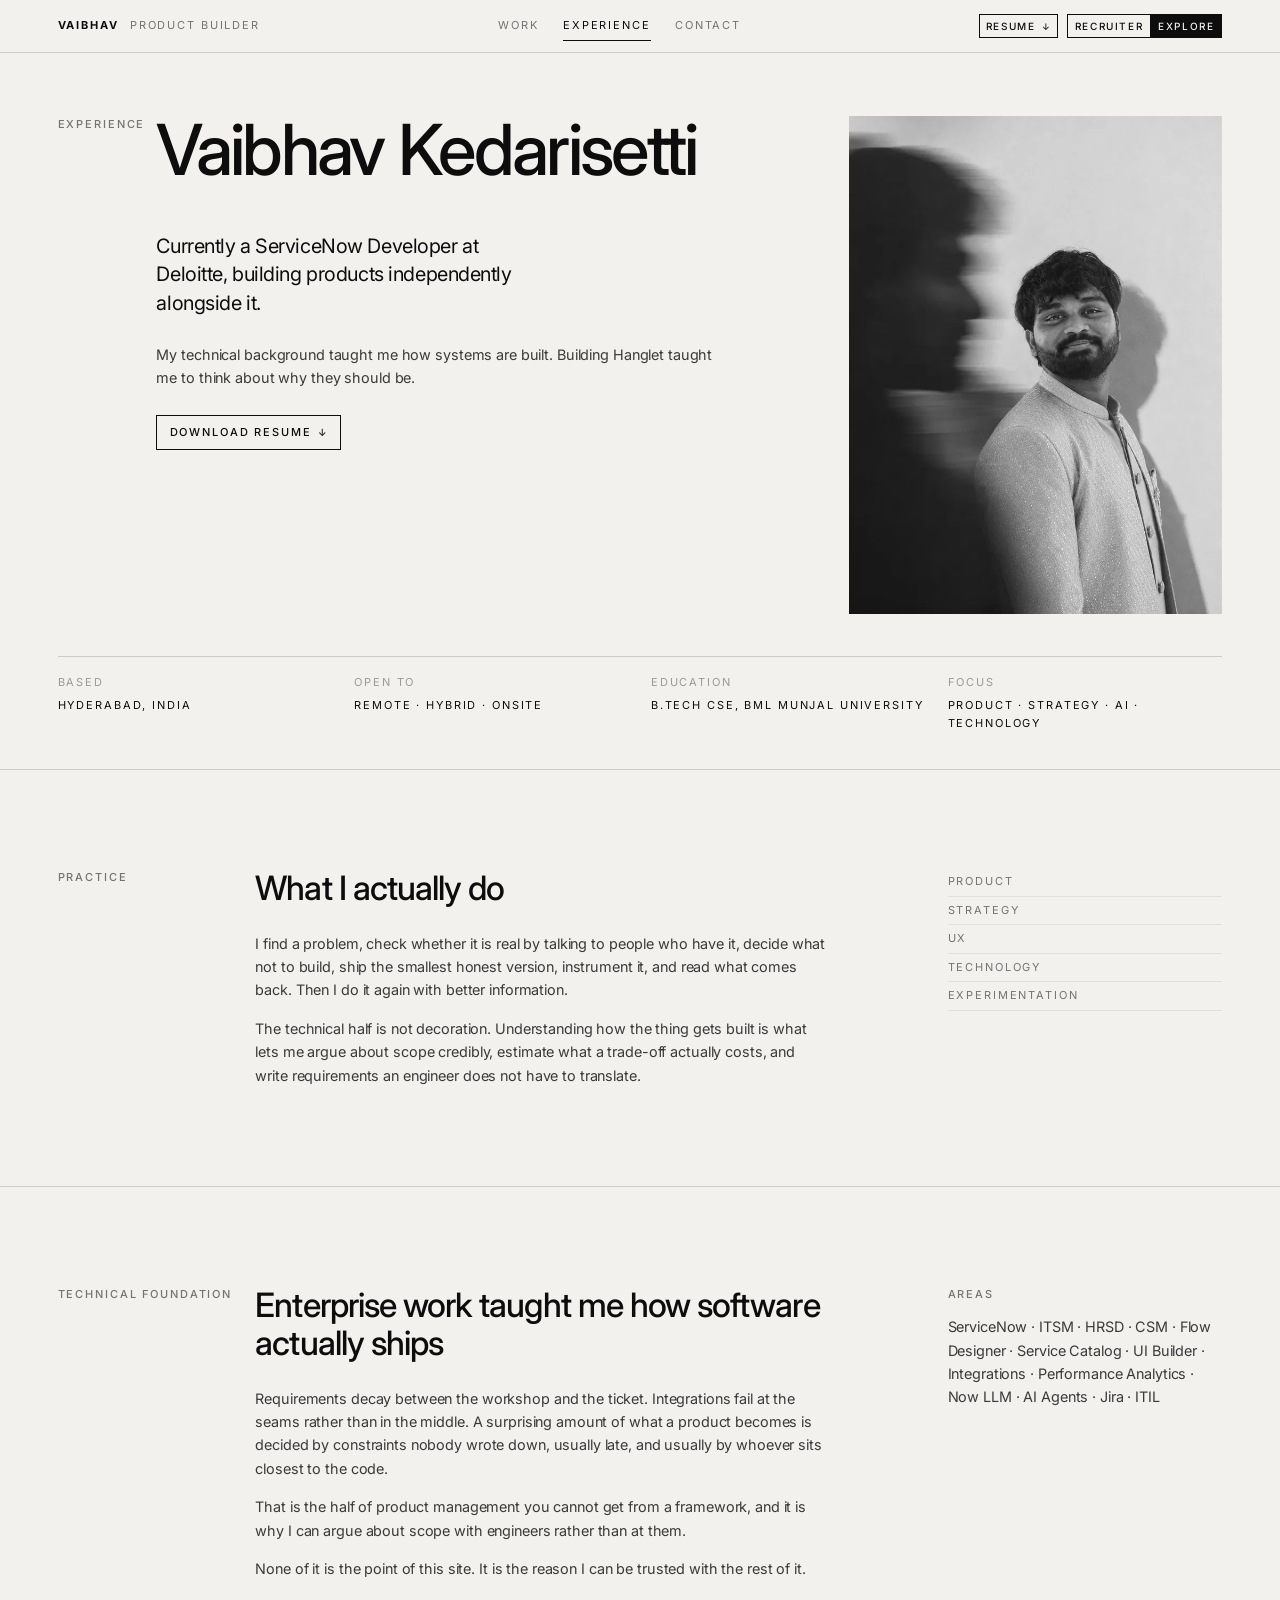
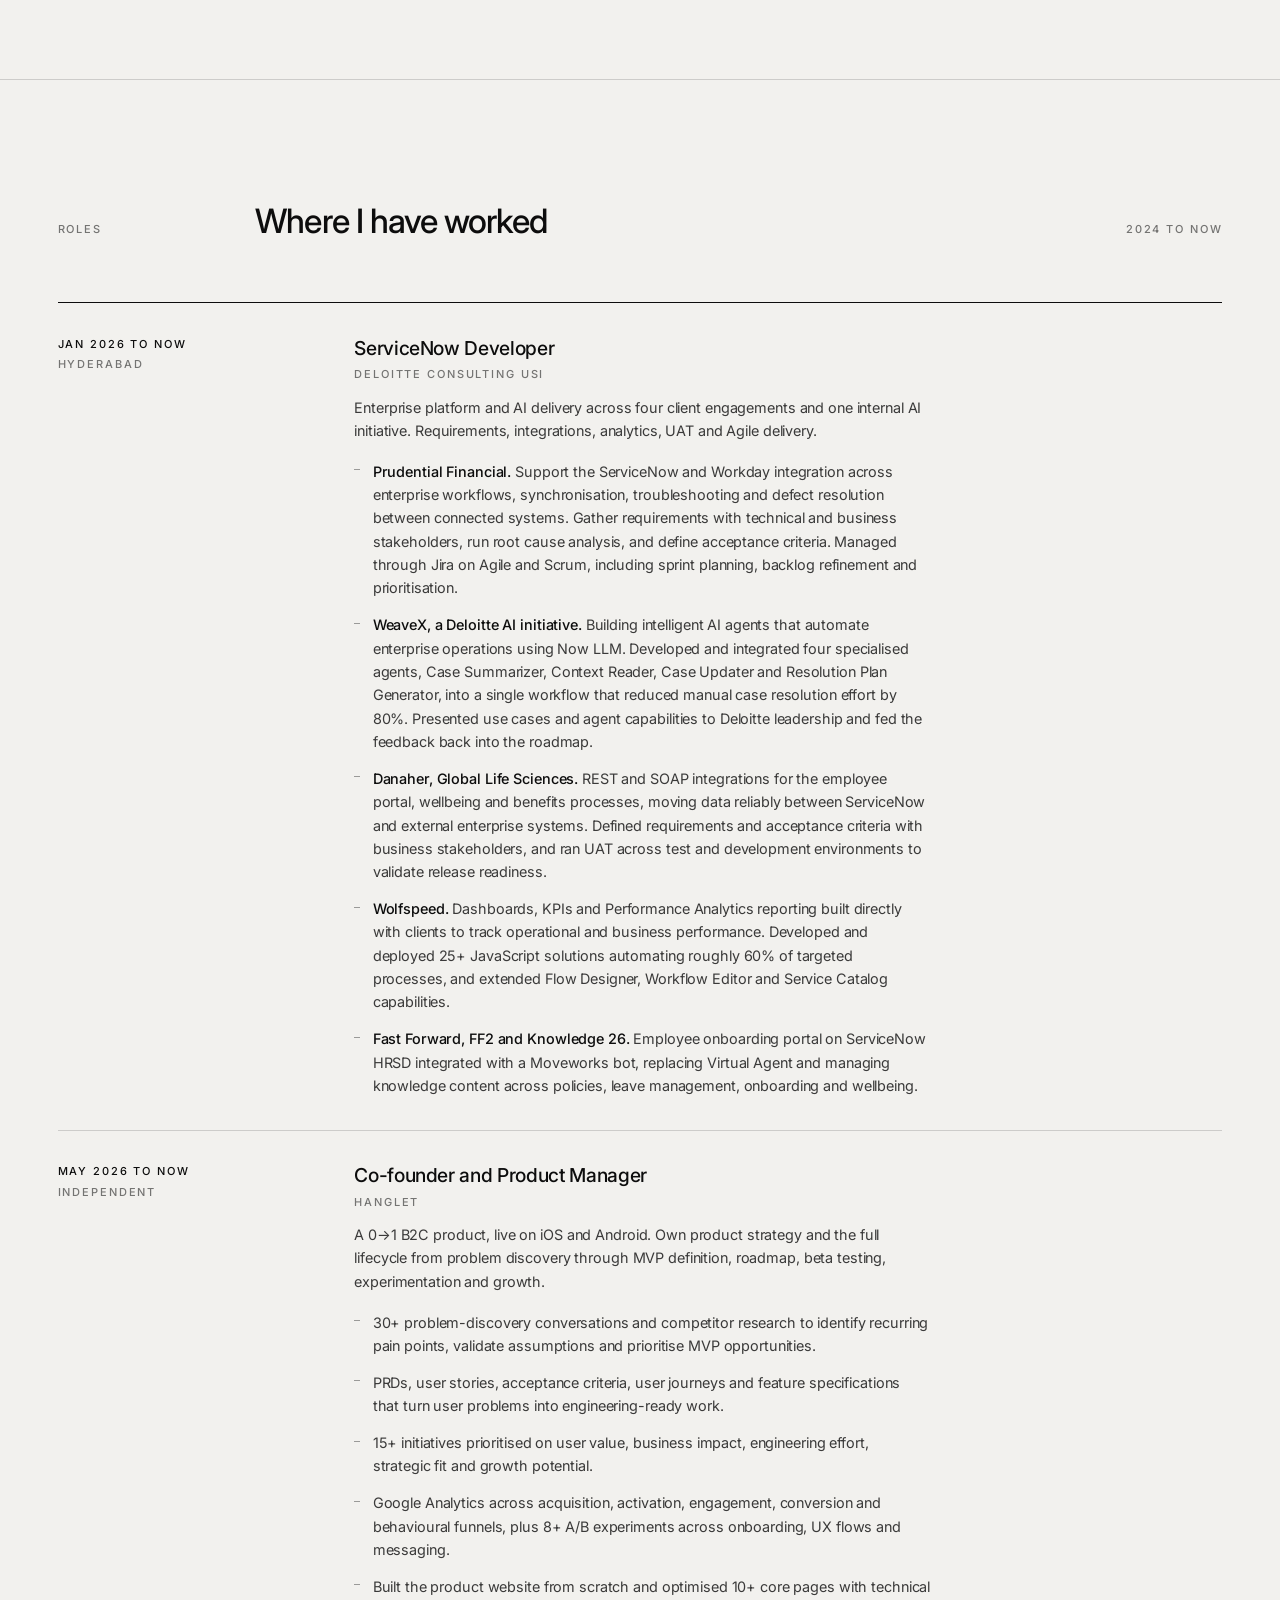
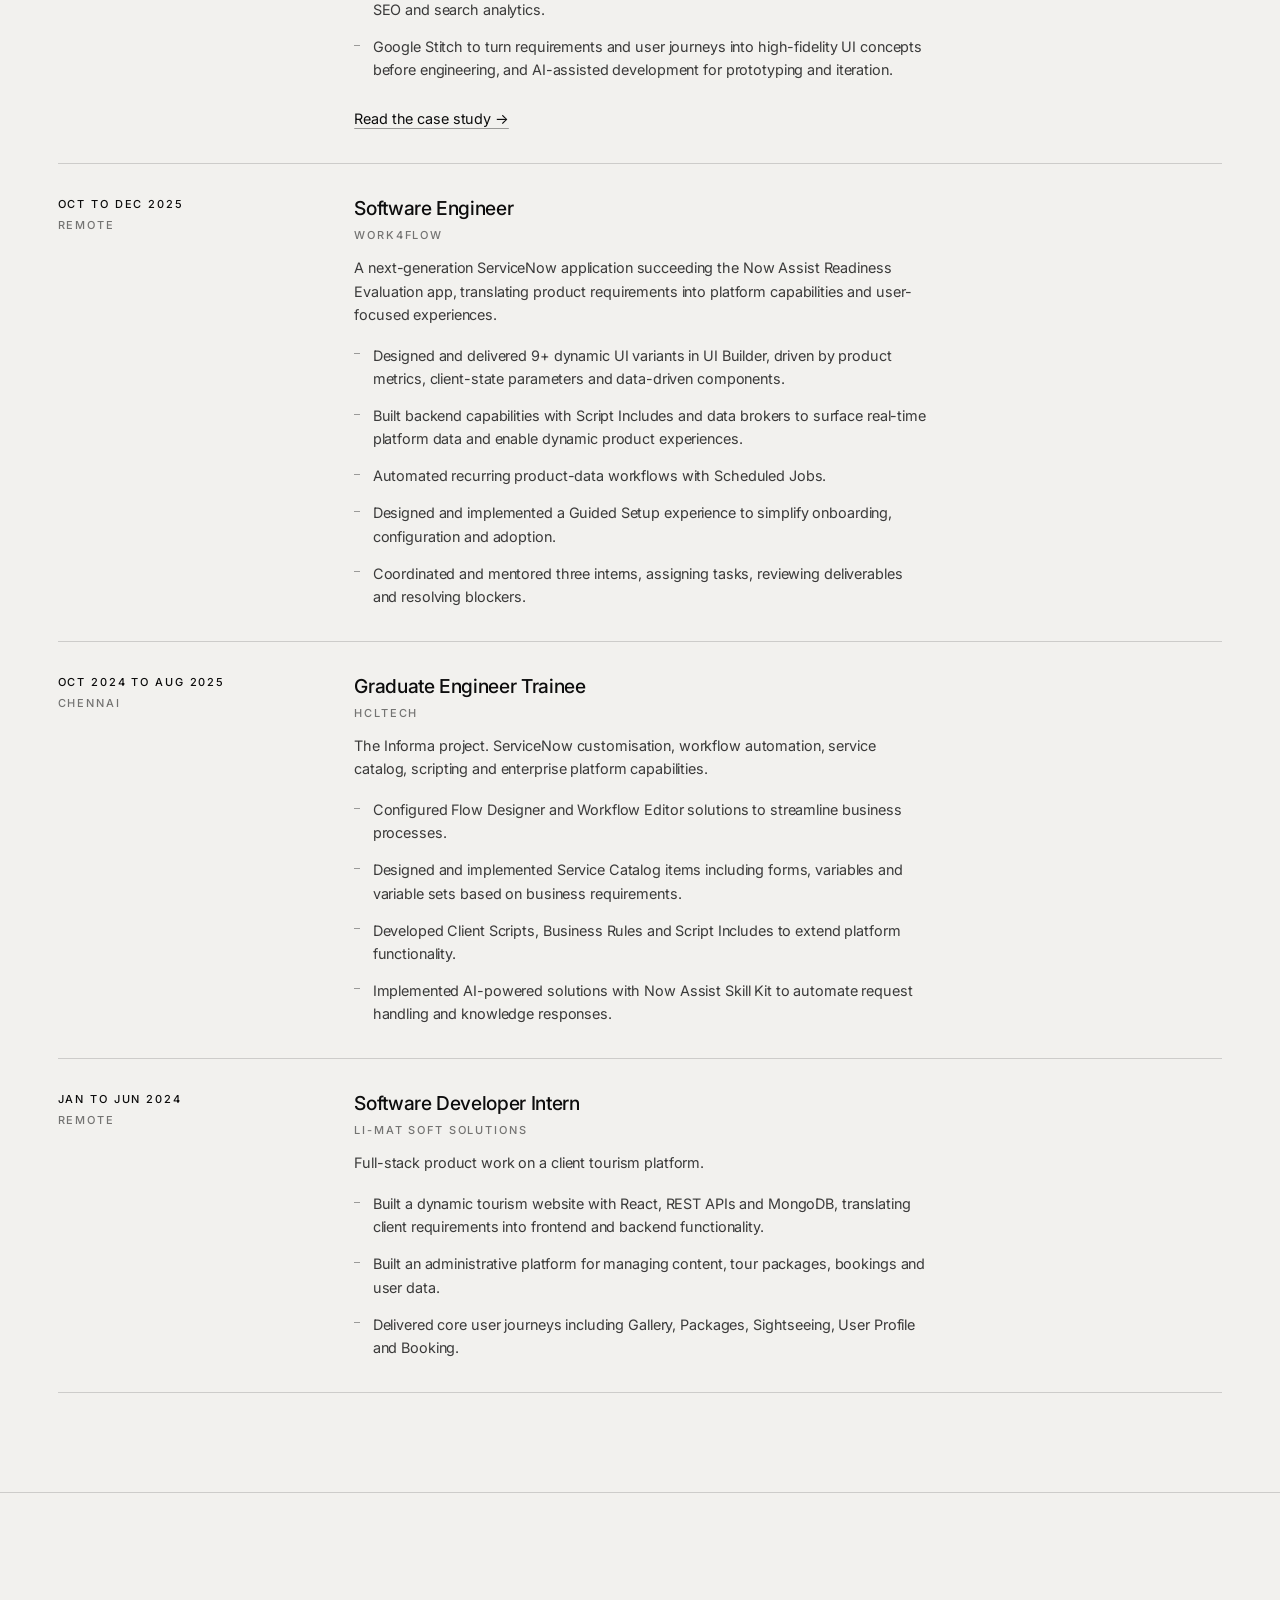
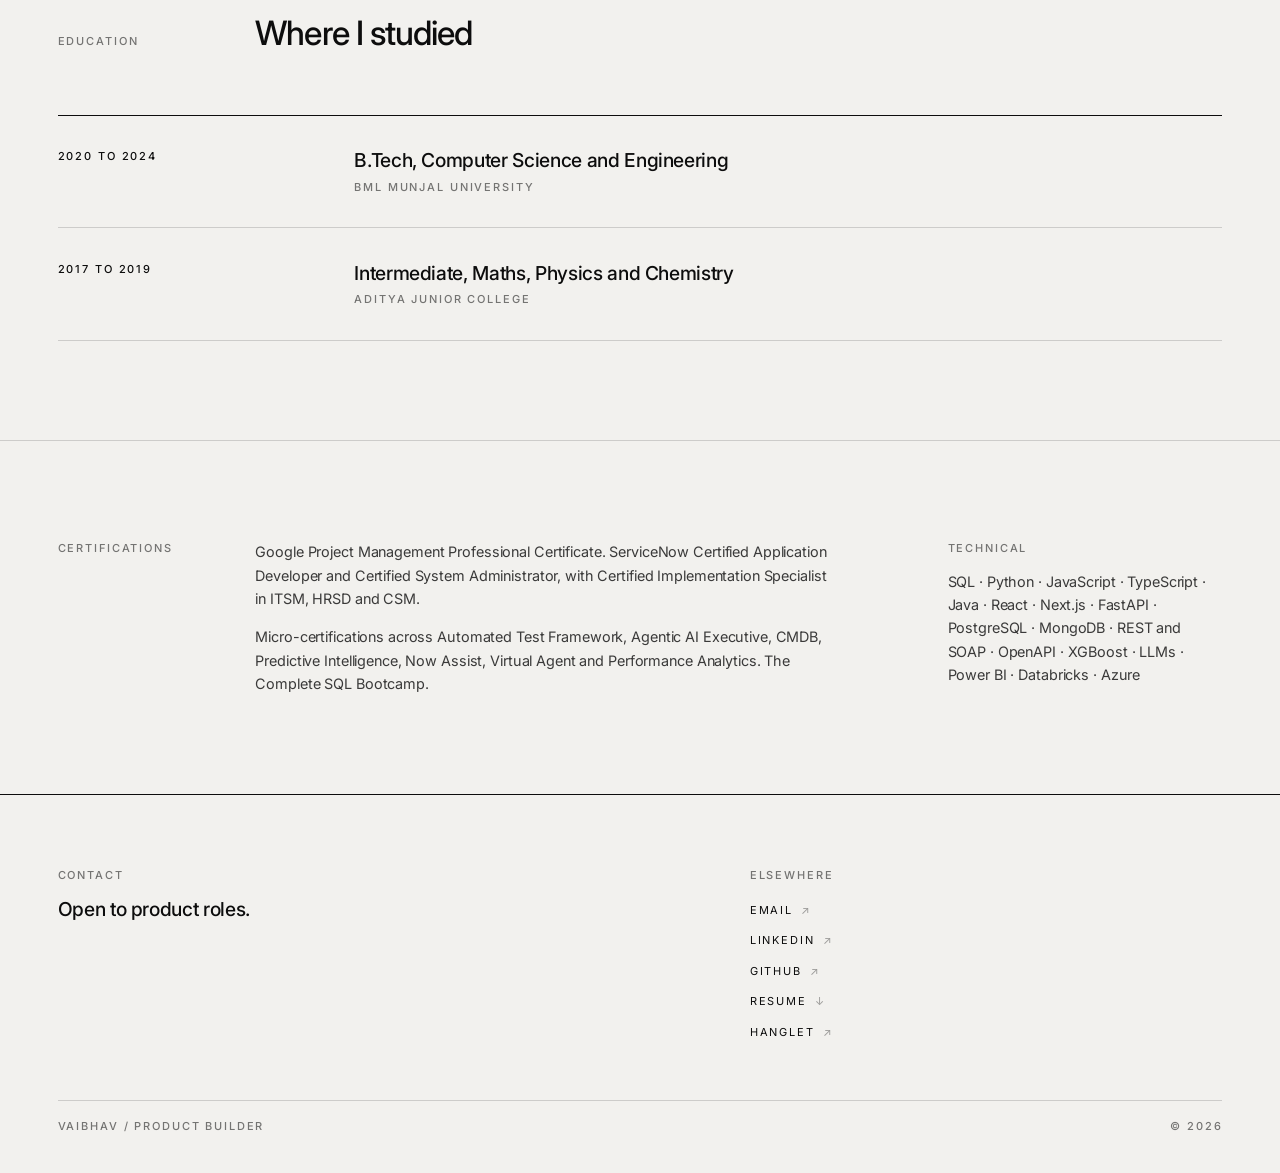
==== commit bb96a045: "Simplify navigation and mobile controls" ====
--- a/experience.html
+++ b/experience.html
@@ -6,10 +6,11 @@
 <title>Experience · Vaibhav Kedarisetti</title>
 <meta name="description" content="Experience. ServiceNow Developer at Deloitte across enterprise platform and AI delivery, plus a 0→1 consumer product built independently.">
 <meta name="theme-color" content="#F2F1EE">
+<meta name="color-scheme" content="light">
 <link rel="preconnect" href="https://fonts.googleapis.com">
 <link rel="preconnect" href="https://fonts.gstatic.com" crossorigin>
 <link href="https://fonts.googleapis.com/css2?family=Inter:wght@300;400;500;600&family=Newsreader:ital,wght@1,300;1,400&display=swap" rel="stylesheet">
-<link rel="stylesheet" href="assets/css/site.css?v=19">
+<link rel="stylesheet" href="assets/css/site.css?v=21">
 <link rel="icon" href="data:image/svg+xml,<svg xmlns='http://www.w3.org/2000/svg' viewBox='0 0 100 100'><rect width='100' height='100' fill='%230D0D0D'/><text x='50' y='72' font-family='Helvetica,Arial' font-size='62' font-weight='500' fill='%23F2F1EE' text-anchor='middle'>V</text></svg>">
 </head>
 <body data-mode="explore">
@@ -20,7 +21,6 @@
     <a class="brand" href="index.html"><b>VAIBHAV</b> <span>Product Builder</span></a>
     <nav class="nav" aria-label="Primary">
       <a href="index.html#work">Work</a>
-      <a href="notes.html">Thinking</a>
       <a href="experience.html" aria-current="page">Experience</a>
       <a href="#contact">Contact</a>
     </nav>
@@ -298,19 +298,10 @@
 </main>
 
 <footer class="foot" id="contact">
-  <div class="wrap foot__grid">
+  <div class="wrap foot__grid foot__grid--compact">
     <div class="foot__a">
       <p class="meta">Contact</p>
-      <p class="h2 mt-s">Open to product roles.</p>
-      <p class="body mt-m">Hyderabad or Bengaluru, remote, hybrid or onsite. Happy to talk about a problem
-        you are stuck on even if there is no role attached to it.</p>
-    </div>
-    <div class="foot__b">
-      <p class="meta">Open to</p>
-      <ul class="roles mt-s">
-        <li>Product Manager / APM</li><li>Product Analyst</li><li>Technical Product</li>
-        <li>Product Strategy</li><li>Growth Product</li><li>Founder&rsquo;s Office</li>
-      </ul>
+      <p class="h3 mt-s">Open to product roles.</p>
     </div>
     <div class="foot__c">
       <p class="meta">Elsewhere</p>
@@ -323,12 +314,12 @@
       </ul>
     </div>
     <div class="foot__end">
-      <p class="meta">Vaibhav Kedarisetti, Product Builder</p>
-      <p class="meta">Designed and built by me, 2026</p>
+      <p class="meta">VAIBHAV / PRODUCT BUILDER</p>
+      <p class="meta">© 2026</p>
     </div>
   </div>
 </footer>
 
-<script src="assets/js/site.js?v=19" defer></script>
+<script src="assets/js/site.js?v=21" defer></script>
 </body>
 </html>
--- a/assets/css/site.css
+++ b/assets/css/site.css
@@ -9,6 +9,7 @@
 
 /* ---------- 1. TOKENS ---------------------------------------------------- */
 :root{
+  color-scheme:light;
   --paper:#F2F1EE;
   --paper-2:#E8E6E2;
   --ink:#0D0D0D;
@@ -39,22 +40,6 @@
 
   --sec:clamp(72px,11vh,170px);
   --ease:cubic-bezier(.2,.7,.2,1);
-}
-@media (prefers-color-scheme:dark){
-  :root:not([data-theme="light"]){
-    --paper:#0C0C0C; --paper-2:#171717; --ink:#F0EFEC;
-    --ink-80:rgba(240,239,236,.80); --ink-55:rgba(240,239,236,.55);
-    --ink-38:rgba(240,239,236,.36);
-    --rule:rgba(240,239,236,.18); --rule-soft:rgba(240,239,236,.09);
-    --signal:#E4614A; --hl:rgba(240,239,236,.15);
-  }
-}
-:root[data-theme="dark"]{
-  --paper:#0C0C0C; --paper-2:#171717; --ink:#F0EFEC;
-  --ink-80:rgba(240,239,236,.80); --ink-55:rgba(240,239,236,.55);
-  --ink-38:rgba(240,239,236,.36);
-  --rule:rgba(240,239,236,.18); --rule-soft:rgba(240,239,236,.09);
-  --signal:#E4614A; --hl:rgba(240,239,236,.15);
 }
 
 /* ---------- 2. RESET ----------------------------------------------------- */
@@ -217,12 +202,8 @@
 /* ---------- 7. PLATES ---------------------------------------------------- */
 .plate{position:relative;overflow:hidden;background:var(--paper-2);border:1px solid var(--rule)}
 .plate img{width:100%;height:100%;object-fit:cover}
-/* generated SVG plates are drawn light-on-dark-ink; invert them in dark mode.
-   Real screenshots (no data-plate attribute) are never inverted. */
-@media (prefers-color-scheme:dark){
-  :root:not([data-theme="light"]) img[data-plate]{filter:invert(1)}
-}
-:root[data-theme="dark"] img[data-plate]{filter:invert(1)}
+/* The portfolio is intentionally light-only. Product screenshots retain their
+   native colour, and generated plates retain the same treatment everywhere. */
 .plate--wide{aspect-ratio:16/9}
 .plate--4x3{aspect-ratio:4/3}
 .plate--sq{aspect-ratio:1/1}
@@ -423,9 +404,14 @@
 .foot__b{grid-column:5/8}
 .foot__c{grid-column:9/13}
 .foot__end{grid-column:1/13;display:flex;justify-content:space-between;gap:1rem;flex-wrap:wrap;border-top:1px solid var(--rule);margin-top:clamp(2.4rem,6vh,5rem);padding-top:1.1rem}
+.foot__grid--compact .foot__a{grid-column:1/6}
+.foot__grid--compact .foot__c{grid-column:8/13}
+.foot__grid--compact .foot__end{margin-top:clamp(2rem,4vh,3.5rem)}
 @media (max-width:900px){
   .foot__a{grid-column:1/13}.foot__b{grid-column:1/7;margin-top:2.4rem}
   .foot__c{grid-column:7/13;margin-top:2.4rem}
+  .foot__grid--compact .foot__a,.foot__grid--compact .foot__c{grid-column:1/13}
+  .foot__grid--compact .foot__c{margin-top:1.8rem}
 }
 .clist li+li{margin-top:.45rem}
 .clist a{font-size:var(--t-meta);text-transform:uppercase;letter-spacing:.17em;display:inline-flex;gap:.5rem;transition:opacity .2s}
@@ -437,8 +423,8 @@
 /* recruiter mode: 2-3 minute read. Hides exploratory depth, keeps substance. */
 /* resume download button, and the header cluster that holds it beside the mode switch */
 .hdr__end{display:flex;align-items:center;gap:.55rem;flex-shrink:0}
-.dl{display:inline-flex;align-items:center;gap:.45rem;border:1px solid var(--ink);
-  padding:.36em .72em;font-size:.625rem;text-transform:uppercase;letter-spacing:.16em;
+.dl{display:inline-flex;align-items:center;gap:.4rem;border:1px solid var(--ink);
+  padding:.34em .55em;font-size:.625rem;text-transform:uppercase;letter-spacing:.16em;
   font-weight:500;white-space:nowrap;transition:background .2s,color .2s}
 .dl::after{content:"\2193";font-size:.9em;line-height:1}
 .dl:hover{background:var(--ink);color:var(--paper)}
@@ -484,7 +470,7 @@
   /* Keep brand, resume and mode controls on one row. Their expanded touch
      targets are supplied below by pseudo-elements, not visual padding. */
   .hdr__end{gap:.25rem}
-  .dl{padding:.5em .65em}
+  .dl{padding:.3em .55em}
   .modeswitch button{padding:.3em .55em}
 }
 
@@ -504,7 +490,7 @@
      overlay. Growing them with min-height pushed the sticky header to 15% of a
      phone screen, which costs more than it buys. Vertical-only inset here,
      because these sit side by side and horizontal overlap causes mis-taps. */
-  .dl{padding:.62em .9em}
+  .dl{padding:.3em .55em}
   .dl,.modeswitch button{position:relative}
   .dl::before,.modeswitch button::before{content:"";position:absolute;inset:-9px 0}
   .btn{padding:.9rem 1rem}
